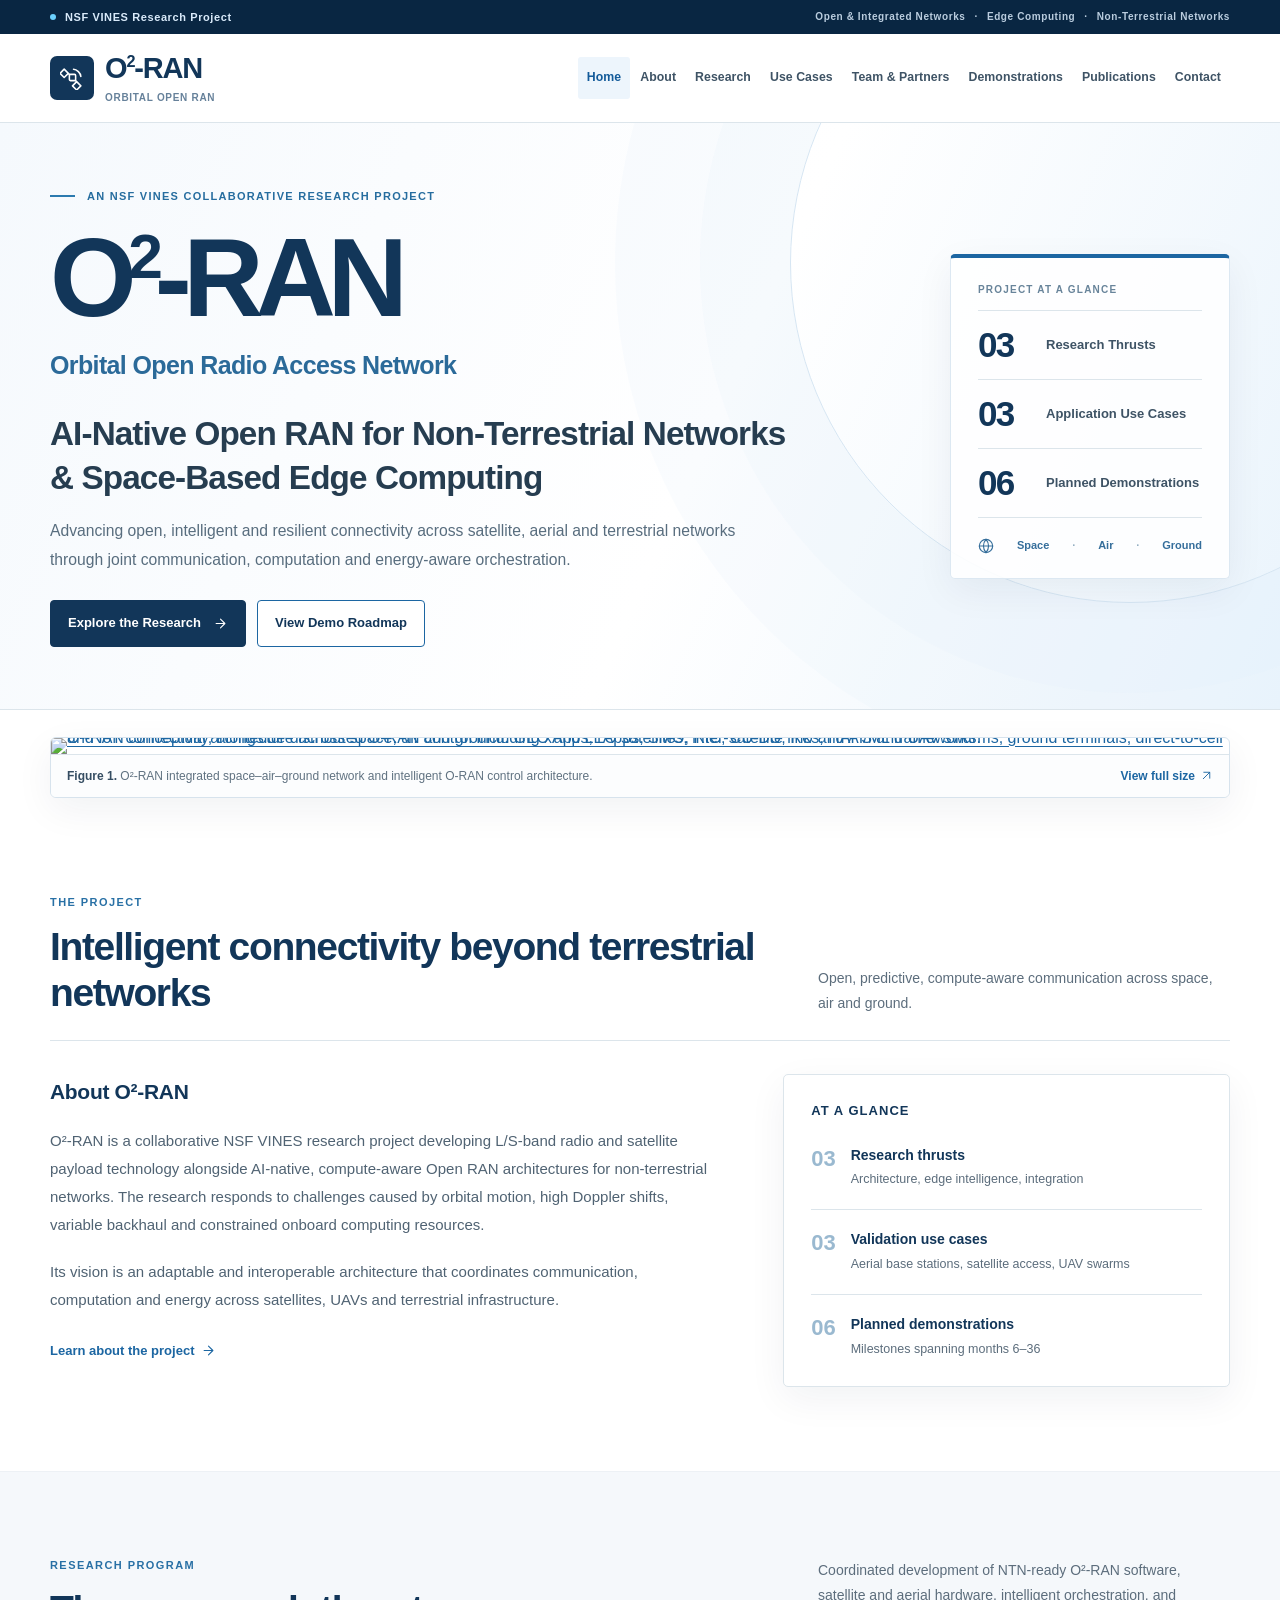
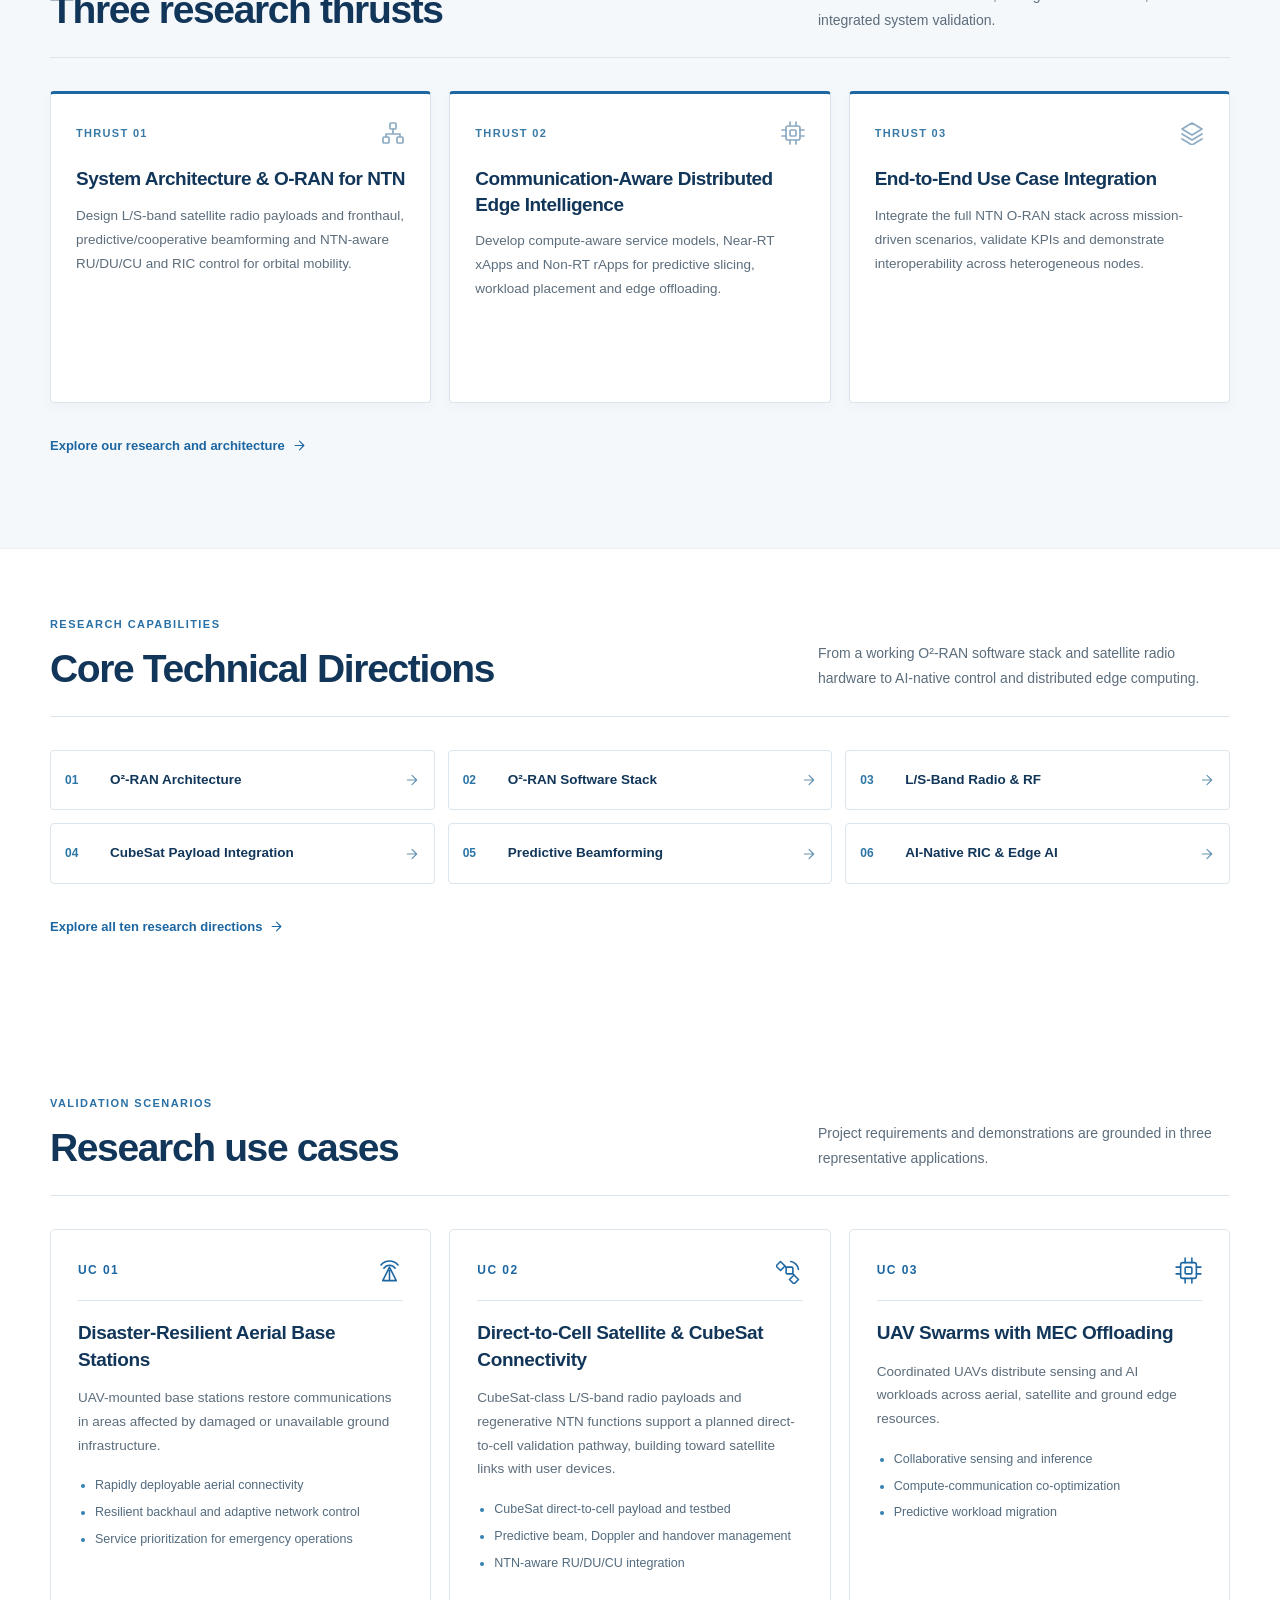
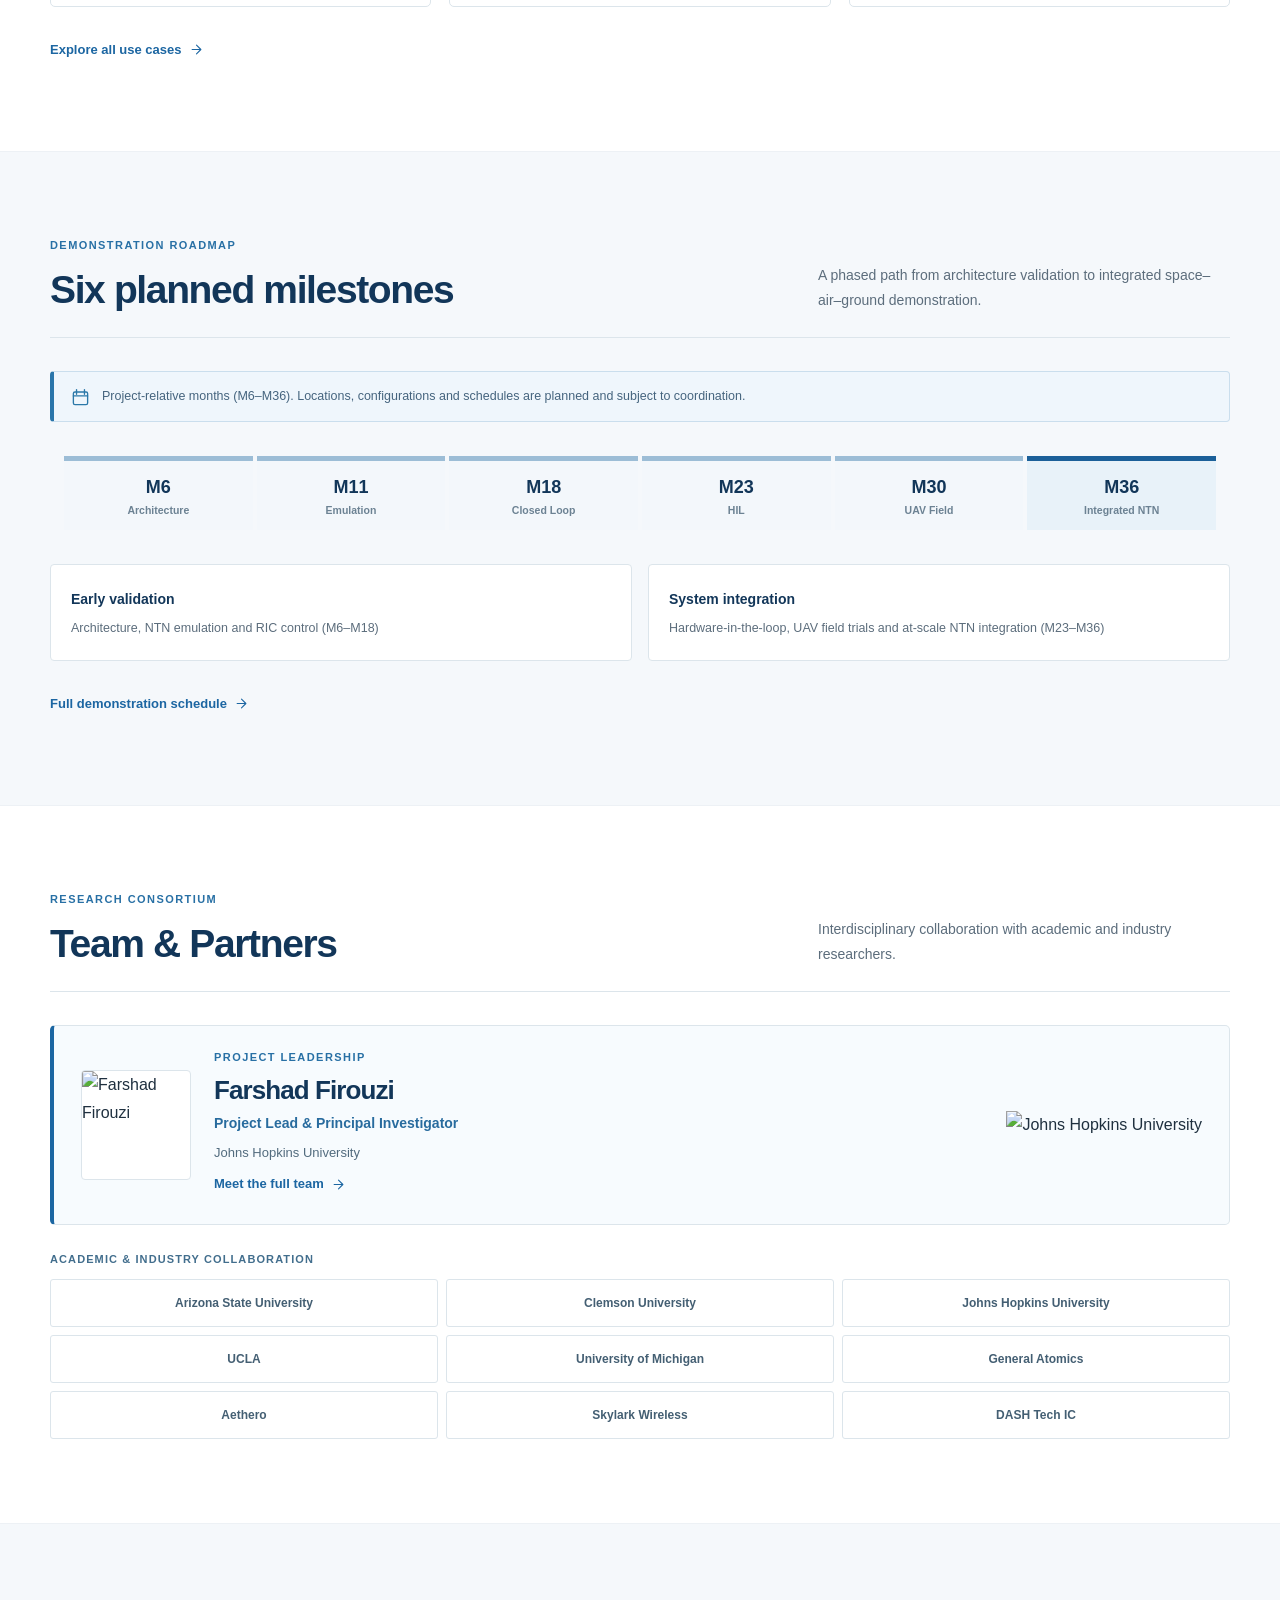
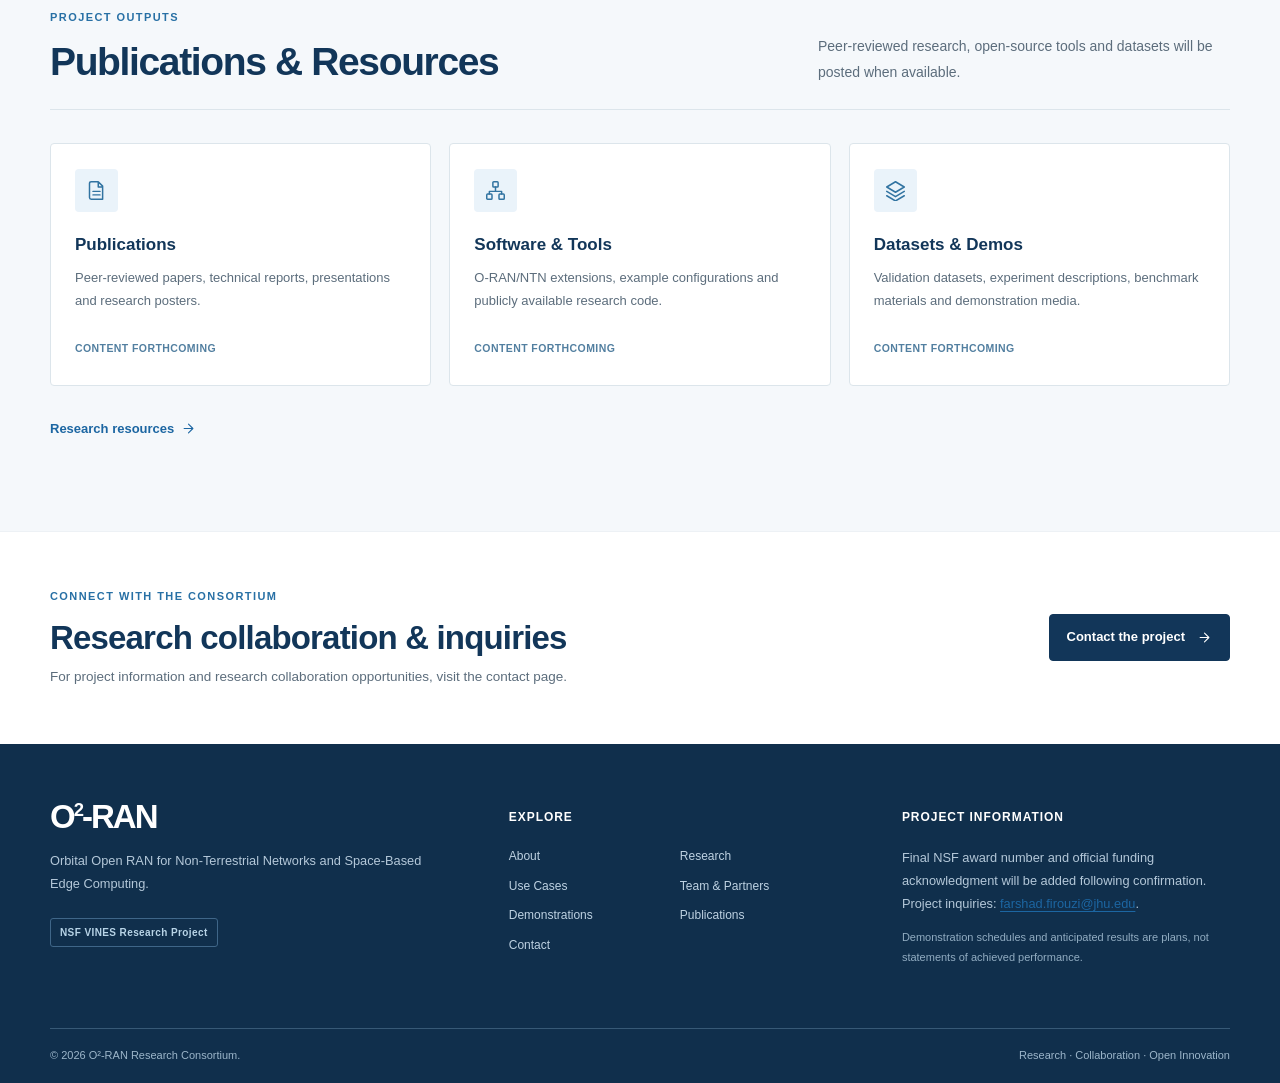
==== index.html @ eacd37fa "Initial O2-RAN website" ====
<!doctype html><html lang="en"><head><meta charset="utf-8"/><meta name="viewport" content="width=device-width,initial-scale=1"/>
<meta name="theme-color" content="#123659"/><meta name="description" content="O²-RAN NSF VINES academic research consortium: NTN-aware O-RAN architecture, distributed edge intelligence and 36-month demonstration roadmap."/><title>Orbital Open RAN Research Consortium | O²-RAN</title>
<link rel="icon" type="image/svg+xml" href="assets/favicon.svg"/><link rel="stylesheet" href="styles.css"/>
<link rel="stylesheet" href="site-pages.css"/>
<script src="script.js" defer></script></head><body><a class="skip-link" href="#main">Skip to main content</a><svg aria-hidden="true" class="svg-definitions" height="0" width="0" xmlns="http://www.w3.org/2000/svg">
<symbol id="i-arrow" viewbox="0 0 24 24"><path d="M5 12h14m-7-7 7 7-7 7"></path></symbol>
<symbol id="i-arrow-up" viewbox="0 0 24 24"><path d="M6 18 18 6M7 6h11v11"></path></symbol>
<symbol id="i-satellite" viewbox="0 0 24 24"><rect height="6" rx="1" width="6" x="9" y="9"></rect><path d="m9 9-3-3m9 9 3 3M4 4l4 4-4 4-4-4zM16 16l4 4-4 4-4-4zM13 4c3 0 7 4 7 7"></path></symbol>
<symbol id="i-network" viewbox="0 0 24 24"><rect height="6" rx="1" width="6" x="9" y="2"></rect><rect height="6" rx="1" width="6" x="2" y="16"></rect><rect height="6" rx="1" width="6" x="16" y="16"></rect><path d="M12 8v4M5 16v-3h14v3"></path></symbol>
<symbol id="i-cpu" viewbox="0 0 24 24"><rect height="14" rx="2" width="14" x="5" y="5"></rect><rect height="6" rx="1" width="6" x="9" y="9"></rect><path d="M9 1v4m6-4v4M9 19v4m6-4v4M1 9h4m-4 6h4m14-6h4m-4 6h4"></path></symbol>
<symbol id="i-radio" viewbox="0 0 24 24"><path d="M12 21v-9m-6 9h12L12 9 6 21Zm-1.5-14a10 10 0 0 1 15 0M7 10a6 6 0 0 1 10 0"></path></symbol>
<symbol id="i-layers" viewbox="0 0 24 24"><path d="m12 2 10 6-10 6L2 8l10-6Zm-10 11 10 6 10-6M2 18l10 6 10-6"></path></symbol>
<symbol id="i-calendar" viewbox="0 0 24 24"><rect height="16" rx="2" width="18" x="3" y="5"></rect><path d="M7 2v6M17 2v6M3 10h18"></path></symbol>
<symbol id="i-location" viewbox="0 0 24 24"><path d="M20 10c0 6-8 12-8 12S4 16 4 10a8 8 0 1 1 16 0Z"></path><circle cx="12" cy="10" r="2.5"></circle></symbol>
<symbol id="i-file" viewbox="0 0 24 24"><path d="M6 2h8l5 5v15H6a2 2 0 0 1-2-2V4a2 2 0 0 1 2-2Zm8 0v6h5M8 13h8M8 17h8"></path></symbol>
<symbol id="i-globe" viewbox="0 0 24 24"><circle cx="12" cy="12" r="10"></circle><path d="M2 12h20M12 2a15 15 0 0 1 0 20 15 15 0 0 1 0-20"></path></symbol>
</svg>
<div class="utility-bar"><div class="container utility-inner"><span><span class="utility-dot"></span> NSF VINES Research Project</span><span class="utility-right">Open &amp; Integrated Networks <span aria-hidden="true">·</span> Edge Computing <span aria-hidden="true">·</span> Non-Terrestrial Networks</span></div></div>
<header class="site-header" id="top"><div class="container header-inner">
  <a class="brand" href="index.html" aria-label="O squared RAN home"><span class="brand-emblem" aria-hidden="true"><svg class="icon"><use href="#i-satellite"/></svg></span><span class="brand-copy"><strong>O<sup>2</sup>-RAN</strong><span>Orbital Open RAN</span></span></a>
  <button class="mobile-menu-toggle" type="button" aria-expanded="false" aria-controls="site-navigation" aria-label="Open navigation menu"><span></span><span></span><span></span></button>
  <nav class="site-nav" id="site-navigation" aria-label="Main navigation"><a class="nav-link active" aria-current="page" href="index.html">Home</a><a class="nav-link"  href="about.html">About</a><a class="nav-link"  href="research.html">Research</a><a class="nav-link"  href="use-cases.html">Use Cases</a><a class="nav-link"  href="team.html">Team &amp; Partners</a><a class="nav-link"  href="demonstrations.html">Demonstrations</a><a class="nav-link"  href="publications.html">Publications</a><a class="nav-link"  href="contact.html">Contact</a></nav>
</div></header><main id="main"><section class="hero section-anchor" id="home">
<div class="hero-grid container">
<div class="hero-content">
<div class="eyebrow"><span class="eyebrow-line"></span> An NSF VINES Collaborative Research Project</div>
<h1>O<sup>2</sup>-RAN</h1>
<p class="hero-subtitle">Orbital Open Radio Access Network</p>
<h2>AI-Native Open RAN for Non-Terrestrial Networks &amp; Space-Based Edge Computing</h2>
<p class="hero-description">Advancing open, intelligent and resilient connectivity across satellite, aerial and terrestrial networks through joint communication, computation and energy-aware orchestration.</p>
<div class="hero-actions">
<a class="btn btn-primary" href="research.html">Explore the Research <svg class="icon"><use href="#i-arrow"></use></svg></a>
<a class="btn btn-outline" href="demonstrations.html">View Demo Roadmap</a>
</div>
</div>
<aside aria-label="Project at a glance" class="hero-sidebar">
<div class="sidebar-title">PROJECT AT A GLANCE</div>
<div class="hero-stat"><strong>03</strong><span>Research Thrusts</span></div>
<div class="hero-stat"><strong>03</strong><span>Application Use Cases</span></div>
<div class="hero-stat"><strong>06</strong><span>Planned Demonstrations</span></div>
<div class="sidebar-bottom"><svg class="icon"><use href="#i-globe"></use></svg> Space <span>·</span> Air <span>·</span> Ground</div>
</aside>
</div>
</section>
<section aria-label="O squared RAN integrated space air ground network and control architecture" class="visual-section">
<div class="container">
<figure class="visual-figure">
<a aria-label="Open full-resolution space air ground network illustration" href="assets/o2ran-integrated-architecture-homepage.png" rel="noopener" target="_blank">
<img alt="O²-RAN conceptual architecture across space, air and ground: GEO and LEO satellites, inter-satellite links, HAPS and UAV swarms, ground terminals, direct-to-cell and IoT connectivity, alongside distributed O-RAN control including xApps, rApps, SMO, RIC, CU-DU, RU and AI/ML frameworks." fetchpriority="high" src="assets/o2ran-integrated-architecture-homepage.png"/>
</a>
<figcaption><span><strong>Figure 1.</strong> O²-RAN integrated space–air–ground network and intelligent O-RAN control architecture.</span><a href="assets/o2ran-integrated-architecture-homepage.png" rel="noopener" target="_blank">View full size <svg class="icon"><use href="#i-arrow-up"></use></svg></a></figcaption>
</figure>
</div>
</section>
<section class="section" id="overview"><div class="container"><div class="section-heading"><div><span class="section-kicker">THE PROJECT</span><h2>Intelligent connectivity beyond terrestrial networks</h2></div><p>Open, predictive, compute-aware communication across space, air and ground.</p></div>
<div class="about-layout"><div class="prose"><h3>About O²-RAN</h3><p>O²-RAN is a collaborative NSF VINES research project developing L/S-band radio and satellite payload technology alongside AI-native, compute-aware Open RAN architectures for non-terrestrial networks. The research responds to challenges caused by orbital motion, high Doppler shifts, variable backhaul and constrained onboard computing resources.</p><p>Its vision is an adaptable and interoperable architecture that coordinates communication, computation and energy across satellites, UAVs and terrestrial infrastructure.</p><a class="text-link" href="about.html">Learn about the project <svg class="icon"><use href="#i-arrow"/></svg></a></div>
<aside class="focus-panel"><div class="focus-title">At a glance</div><div class="focus-item"><span class="focus-num">03</span><div><strong>Research thrusts</strong><small>Architecture, edge intelligence, integration</small></div></div><div class="focus-item"><span class="focus-num">03</span><div><strong>Validation use cases</strong><small>Aerial base stations, satellite access, UAV swarms</small></div></div><div class="focus-item"><span class="focus-num">06</span><div><strong>Planned demonstrations</strong><small>Milestones spanning months 6–36</small></div></div></aside></div></div></section>
<section class="section section-soft"><div class="container"><div class="section-heading"><div><span class="section-kicker">RESEARCH PROGRAM</span><h2>Three research thrusts</h2></div><p>Coordinated development of NTN-ready O²-RAN software, satellite and aerial hardware, intelligent orchestration, and integrated system validation.</p></div><div class="card-grid three-col">
<article class="research-card" id="thrust-1"><div class="card-overline">THRUST 01 <svg class="icon"><use href="#i-network"></use></svg></div><h3>System Architecture &amp; O-RAN for NTN</h3><p>Design L/S-band satellite radio payloads and fronthaul, predictive/cooperative beamforming and NTN-aware RU/DU/CU and RIC control for orbital mobility.</p></article>
<article class="research-card" id="thrust-2"><div class="card-overline">THRUST 02 <svg class="icon"><use href="#i-cpu"></use></svg></div><h3>Communication-Aware Distributed Edge Intelligence</h3><p>Develop compute-aware service models, Near-RT xApps and Non-RT rApps for predictive slicing, workload placement and edge offloading.</p></article>
<article class="research-card" id="thrust-3"><div class="card-overline">THRUST 03 <svg class="icon"><use href="#i-layers"></use></svg></div><h3>End-to-End Use Case Integration</h3><p>Integrate the full NTN O-RAN stack across mission-driven scenarios, validate KPIs and demonstrate interoperability across heterogeneous nodes.</p></article>
</div><div class="section-action"><a class="text-link" href="research.html">Explore our research and architecture <svg class="icon"><use href="#i-arrow"/></svg></a></div></div></section>
<section class="section home-core-section" aria-labelledby="home-core-heading"><div class="container">
<div class="section-heading"><div><span class="section-kicker">RESEARCH CAPABILITIES</span><h2 id="home-core-heading">Core Technical Directions</h2></div><p>From a working O²-RAN software stack and satellite radio hardware to AI-native control and distributed edge computing.</p></div>
<div class="home-core-grid"><a class="home-core-card" href="research.html#direction-01"><span>01</span><strong>O²-RAN Architecture</strong><svg class="icon" aria-hidden="true"><use href="#i-arrow"></use></svg></a><a class="home-core-card" href="research.html#direction-02"><span>02</span><strong>O²-RAN Software Stack</strong><svg class="icon" aria-hidden="true"><use href="#i-arrow"></use></svg></a><a class="home-core-card" href="research.html#direction-03"><span>03</span><strong>L/S-Band Radio &amp; RF</strong><svg class="icon" aria-hidden="true"><use href="#i-arrow"></use></svg></a><a class="home-core-card" href="research.html#direction-04"><span>04</span><strong>CubeSat Payload Integration</strong><svg class="icon" aria-hidden="true"><use href="#i-arrow"></use></svg></a><a class="home-core-card" href="research.html#direction-05"><span>05</span><strong>Predictive Beamforming</strong><svg class="icon" aria-hidden="true"><use href="#i-arrow"></use></svg></a><a class="home-core-card" href="research.html#direction-06"><span>06</span><strong>AI-Native RIC &amp; Edge AI</strong><svg class="icon" aria-hidden="true"><use href="#i-arrow"></use></svg></a></div><div class="section-action"><a class="text-link" href="research.html#core-directions">Explore all ten research directions <svg class="icon"><use href="#i-arrow"/></svg></a></div>
</div></section>
<section class="section"><div class="container"><div class="section-heading"><div><span class="section-kicker">VALIDATION SCENARIOS</span><h2>Research use cases</h2></div><p>Project requirements and demonstrations are grounded in three representative applications.</p></div><div class="card-grid three-col">
<article class="use-card"><div class="use-heading"><span class="use-number">UC 01</span><svg class="icon"><use href="#i-radio"></use></svg></div><h3>Disaster-Resilient Aerial Base Stations</h3><p>UAV-mounted base stations restore communications in areas affected by damaged or unavailable ground infrastructure.</p><ul class="tick-list"><li>Rapidly deployable aerial connectivity</li><li>Resilient backhaul and adaptive network control</li><li>Service prioritization for emergency operations</li></ul></article>
<article class="use-card"><div class="use-heading"><span class="use-number">UC 02</span><svg class="icon"><use href="#i-satellite"></use></svg></div><h3>Direct-to-Cell Satellite &amp; CubeSat Connectivity</h3><p>CubeSat-class L/S-band radio payloads and regenerative NTN functions support a planned direct-to-cell validation pathway, building toward satellite links with user devices.</p><ul class="tick-list"><li>CubeSat direct-to-cell payload and testbed</li><li>Predictive beam, Doppler and handover management</li><li>NTN-aware RU/DU/CU integration</li></ul></article>
<article class="use-card"><div class="use-heading"><span class="use-number">UC 03</span><svg class="icon"><use href="#i-cpu"></use></svg></div><h3>UAV Swarms with MEC Offloading</h3><p>Coordinated UAVs distribute sensing and AI workloads across aerial, satellite and ground edge resources.</p><ul class="tick-list"><li>Collaborative sensing and inference</li><li>Compute-communication co-optimization</li><li>Predictive workload migration</li></ul></article>
</div><div class="section-action"><a class="text-link" href="use-cases.html">Explore all use cases <svg class="icon"><use href="#i-arrow"/></svg></a></div></div></section>
<section class="section section-soft"><div class="container"><div class="section-heading"><div><span class="section-kicker">DEMONSTRATION ROADMAP</span><h2>Six planned milestones</h2></div><p>A phased path from architecture validation to integrated space–air–ground demonstration.</p></div><div class="demo-notice"><svg class="icon"><use href="#i-calendar"/></svg>Project-relative months (M6–M36). Locations, configurations and schedules are planned and subject to coordination.</div><div aria-label="Demonstration months" class="demo-month-track">
<div><span>M6</span><strong>Architecture</strong></div><div><span>M11</span><strong>Emulation</strong></div><div><span>M18</span><strong>Closed Loop</strong></div><div><span>M23</span><strong>HIL</strong></div><div><span>M30</span><strong>UAV Field</strong></div><div><span>M36</span><strong>Integrated NTN</strong></div>
</div><div class="demo-teasers"><div><b>Early validation</b><p>Architecture, NTN emulation and RIC control (M6–M18)</p></div><div><b>System integration</b><p>Hardware-in-the-loop, UAV field trials and at-scale NTN integration (M23–M36)</p></div></div><div class="section-action"><a class="text-link" href="demonstrations.html">Full demonstration schedule <svg class="icon"><use href="#i-arrow"/></svg></a></div></div></section>
<section class="section"><div class="container"><div class="section-heading"><div><span class="section-kicker">RESEARCH CONSORTIUM</span><h2>Team &amp; Partners</h2></div><p>Interdisciplinary collaboration with academic and industry researchers.</p></div><div class="home-lead"><img src="assets/team/firouzi.png" alt="Farshad Firouzi" loading="lazy"/><div><span class="section-kicker">PROJECT LEADERSHIP</span><h3>Farshad Firouzi</h3><strong>Project Lead &amp; Principal Investigator</strong><p>Johns Hopkins University</p><a class="text-link" href="team.html">Meet the full team <svg class="icon"><use href="#i-arrow"/></svg></a></div><img class="home-lead-logo" src="assets/team/jhu.png" alt="Johns Hopkins University" loading="lazy"/></div>
<div class="home-partners"><p>Academic &amp; industry collaboration</p><div class="home-partner-names"><span>Arizona State University</span><span>Clemson University</span><span>Johns Hopkins University</span><span>UCLA</span><span>University of Michigan</span><span>General Atomics</span><span>Aethero</span><span>Skylark Wireless</span><span>DASH Tech IC</span></div></div></div></section>
<section class="section section-soft"><div class="container"><div class="section-heading"><div><span class="section-kicker">PROJECT OUTPUTS</span><h2>Publications &amp; Resources</h2></div><p>Peer-reviewed research, open-source tools and datasets will be posted when available.</p></div><div class="card-grid three-col outputs-grid">
<article><div class="output-icon"><svg class="icon"><use href="#i-file"></use></svg></div><h3>Publications</h3><p>Peer-reviewed papers, technical reports, presentations and research posters.</p><span class="coming-label">Content forthcoming</span></article>
<article><div class="output-icon"><svg class="icon"><use href="#i-network"></use></svg></div><h3>Software &amp; Tools</h3><p>O-RAN/NTN extensions, example configurations and publicly available research code.</p><span class="coming-label">Content forthcoming</span></article>
<article><div class="output-icon"><svg class="icon"><use href="#i-layers"></use></svg></div><h3>Datasets &amp; Demos</h3><p>Validation datasets, experiment descriptions, benchmark materials and demonstration media.</p><span class="coming-label">Content forthcoming</span></article>
</div><div class="section-action"><a class="text-link" href="publications.html">Research resources <svg class="icon"><use href="#i-arrow"/></svg></a></div></div></section>
<section class="section compact-contact"><div class="container"><div class="compact-contact-row"><div><span class="section-kicker">CONNECT WITH THE CONSORTIUM</span><h2>Research collaboration &amp; inquiries</h2><p>For project information and research collaboration opportunities, visit the contact page.</p></div><a class="btn btn-primary" href="contact.html">Contact the project <svg class="icon"><use href="#i-arrow"/></svg></a></div></div></section>
</main><footer class="footer"><div class="container footer-grid">
<div><a href="index.html" class="footer-brand">O<sup>2</sup>-RAN</a><p>Orbital Open RAN for Non-Terrestrial Networks and Space-Based Edge Computing.</p><span class="footer-funding">NSF VINES Research Project</span></div>
<div><h3>Explore</h3><div class="footer-links"><a href="about.html">About</a><a href="research.html">Research</a><a href="use-cases.html">Use Cases</a><a href="team.html">Team & Partners</a><a href="demonstrations.html">Demonstrations</a><a href="publications.html">Publications</a><a href="contact.html">Contact</a></div></div>
<div><h3>Project Information</h3><p>Final NSF award number and official funding acknowledgment will be added following confirmation. Project inquiries: <a href="mailto:farshad.firouzi@jhu.edu">farshad.firouzi@jhu.edu</a>.</p><p class="footer-small">Demonstration schedules and anticipated results are plans, not statements of achieved performance.</p></div>
</div><div class="container footer-bottom"><span>© <span id="copyright-year">2026</span> O²-RAN Research Consortium.</span><span>Research · Collaboration · Open Innovation</span></div></footer></body></html>
---- styles.css ----
/* O²-RAN — Academic research website
   Plain HTML/CSS/JS. No third-party UI dependencies or sliders. */
:root{
  --navy:#123659;
  --navy-dark:#092642;
  --blue:#1c66a2;
  --blue-medium:#2c7aaf;
  --blue-soft:#eaf3fa;
  --light:#f5f8fb;
  --white:#fff;
  --ink:#1f303f;
  --muted:#5c6d7c;
  --line:#dce5eb;
  --shadow:0 12px 38px rgba(14,42,69,.06);
  --radius:8px;
}
*,*::before,*::after{box-sizing:border-box}
html{scroll-behavior:smooth;scroll-padding-top:94px}
body{margin:0;color:var(--ink);background:#fff;font:16px/1.72 -apple-system,BlinkMacSystemFont,"Segoe UI",Roboto,Arial,sans-serif;-webkit-font-smoothing:antialiased}
img{max-width:100%;height:auto}
a{color:var(--blue);text-underline-offset:3px}
a:hover{color:var(--navy-dark)}
button{font:inherit}
:focus-visible{outline:3px solid #6eb8f2;outline-offset:3px}
.container{width:min(1180px,calc(100% - 56px));margin-inline:auto}
.icon{width:19px;height:19px;fill:none;stroke:currentColor;stroke-width:1.7;stroke-linecap:round;stroke-linejoin:round;flex-shrink:0}
sup{line-height:0;font-size:.56em;vertical-align:super}
.svg-definitions{position:absolute;overflow:hidden;pointer-events:none}
.skip-link{position:absolute;top:-60px;left:15px;z-index:1000;padding:10px 14px;background:#fff;color:var(--navy);border:2px solid var(--navy)}
.skip-link:focus{top:14px}
.utility-bar{background:var(--navy-dark);color:#d9eafa;font-size:11px;font-weight:600;letter-spacing:.055em}
.utility-inner{min-height:34px;display:flex;justify-content:space-between;align-items:center;gap:20px}
.utility-inner>span{display:inline-flex;align-items:center;gap:9px}
.utility-dot{width:6px;height:6px;background:#6bd1ff;border-radius:50%;display:inline-block}
.utility-right{font-size:10px;opacity:.85}
.site-header{position:sticky;top:0;z-index:30;background:rgba(255,255,255,.97);backdrop-filter:blur(8px);border-bottom:1px solid var(--line)}
.header-inner{min-height:88px;display:flex;justify-content:space-between;align-items:center;gap:20px}
.brand{text-decoration:none;color:var(--navy)!important;display:flex;align-items:center;gap:11px;min-width:204px}
.brand-emblem{background:var(--navy);border-radius:7px;width:44px;height:44px;color:#fff;display:grid;place-items:center}
.brand-emblem .icon{height:25px;width:25px;stroke-width:1.5}
.brand-copy{display:flex;flex-direction:column;line-height:1.1}
.brand-copy strong{letter-spacing:-.04em;font-size:29px;font-weight:800}
.brand-copy>span{font-size:10px;letter-spacing:.07em;text-transform:uppercase;color:#66819a;font-weight:700;margin-top:7px}
.site-nav{display:flex;align-items:center;gap:1px;justify-content:flex-end}
.nav-link{white-space:nowrap;text-decoration:none;color:#3e5365;font-size:12.3px;letter-spacing:.005em;font-weight:650;padding:10px 9px;border-radius:3px;transition:color .2s,background .2s}
.nav-link:hover,.nav-link.active{color:#135b9a;background:#edf5fc}
.mobile-menu-toggle{display:none}
.section-anchor{scroll-margin-top:90px}
.hero{background:linear-gradient(114deg,#f5f9fd 0%,#fff 55%,#eaf4fc 100%);border-bottom:1px solid var(--line);padding:64px 0 62px;position:relative;overflow:hidden}
.hero::after{content:"";pointer-events:none;position:absolute;right:-190px;top:-200px;width:680px;height:680px;border:1px solid #d6e6f3;border-radius:50%;box-shadow:0 0 0 90px rgba(221,235,248,.15),0 0 0 175px rgba(221,235,248,.15)}
.hero-grid{display:grid;grid-template-columns:minmax(0,1fr) 280px;gap:70px;align-items:center;position:relative;z-index:1}
.eyebrow{display:flex;align-items:center;gap:12px;color:#266d9f;letter-spacing:.115em;font-size:11px;font-weight:800;text-transform:uppercase;margin-bottom:19px}
.eyebrow-line{width:25px;height:2px;background:var(--blue-medium)}
.hero h1{font-size:clamp(72px,8.7vw,122px);line-height:.95;color:var(--navy);font-weight:800;letter-spacing:-.075em;margin:0 0 13px}
.hero-subtitle{color:#2b6a99;font-size:clamp(18px,2.2vw,25px);font-weight:650;margin:0 0 25px;letter-spacing:-.025em}
.hero h2{max-width:740px;font-size:clamp(22px,2.6vw,34px);line-height:1.33;color:#263d50;font-weight:700;letter-spacing:-.027em;margin:0 0 16px}
.hero-description{max-width:740px;color:#586d7e;font-size:15.7px;line-height:1.85;margin:0 0 26px}
.hero-actions{display:flex;align-items:center;gap:11px;flex-wrap:wrap}
.btn{display:inline-flex;align-items:center;justify-content:center;gap:12px;text-decoration:none;border-radius:4px;padding:11px 17px;font-size:13px;font-weight:700;border:1px solid var(--blue);min-height:44px;transition:transform .2s,background .2s,color .2s}
.btn .icon{width:15px;height:15px}
.btn:hover{transform:translateY(-1px)}
.btn-primary{background:var(--navy);border-color:var(--navy);color:#fff}
.btn-primary:hover{background:#215d91;color:#fff}
.btn-outline{color:var(--navy);background:#fff}
.btn-outline:hover{background:#eff6fc;color:var(--navy)}
.hero-sidebar{background:rgba(255,255,255,.88);border:1px solid #dce8f2;border-top:4px solid var(--blue);border-radius:5px;padding:23px 27px;box-shadow:var(--shadow)}
.sidebar-title{font-size:10px;font-weight:800;letter-spacing:.12em;color:#68849a;padding-bottom:12px;border-bottom:1px solid var(--line)}
.hero-stat{padding:13px 0;display:flex;align-items:center;gap:17px;border-bottom:1px solid var(--line)}
.hero-stat strong{font-size:35px;line-height:1.2;color:var(--navy);font-weight:800;letter-spacing:-.05em;min-width:51px}
.hero-stat span{color:#3e5365;font-size:13px;font-weight:650;line-height:1.4}
.sidebar-bottom{color:#356e9b;font-size:11px;font-weight:700;display:flex;align-items:center;justify-content:space-between;gap:4px;padding-top:18px}
.sidebar-bottom .icon{width:16px;height:16px}
.sidebar-bottom span{color:#94afc2}
.visual-section{padding:27px 0 11px;background:#fff}
.visual-figure,.architecture-figure{margin:0;border:1px solid #d7e3ed;border-radius:6px;overflow:hidden;background:#fff;box-shadow:var(--shadow)}
.visual-figure>a,.architecture-figure>a{display:block;line-height:0}
.visual-figure img,.architecture-figure img{width:100%;display:block;object-fit:contain}
.visual-figure figcaption,.architecture-figure figcaption{border-top:1px solid var(--line);display:flex;justify-content:space-between;gap:12px;align-items:center;padding:11px 16px;color:#607281;font-size:12px;background:#fcfdfe}
figure figcaption strong{color:#354d62}
figure figcaption a{display:inline-flex;align-items:center;gap:5px;font-weight:700;white-space:nowrap;text-decoration:none}
figure figcaption .icon{width:13px;height:13px}
.section{padding:84px 0}
.section-soft{background:var(--light);border-top:1px solid #edf1f5;border-bottom:1px solid #edf1f5}
.section-heading{display:flex;justify-content:space-between;gap:36px;align-items:flex-end;border-bottom:1px solid var(--line);padding-bottom:24px;margin-bottom:33px}
.section-kicker{display:block;color:#2870a5;text-transform:uppercase;letter-spacing:.13em;font-size:11px;font-weight:800;margin-bottom:12px}
.section-heading h2,.contact-grid h2{margin:0;font-size:clamp(29px,3.1vw,39px);line-height:1.18;font-weight:750;letter-spacing:-.035em;color:var(--navy)}
.section-heading>p{margin:0;max-width:412px;font-size:14px;line-height:1.8;color:var(--muted)}
.about-layout{display:grid;grid-template-columns:1.5fr 1fr;gap:63px}
.prose h3{font-size:21px;line-height:1.35;margin:4px 0 20px;color:var(--navy);font-weight:720;letter-spacing:-.015em}
.prose p{margin:0 0 19px;color:#506373;font-size:15px;line-height:1.87}
.prose p strong{color:#213f58}
.focus-panel{align-self:start;border:1px solid #dce5eb;background:#fff;border-radius:5px;box-shadow:var(--shadow);padding:25px 27px}
.focus-title{font-size:13px;font-weight:800;color:var(--navy);text-transform:uppercase;letter-spacing:.08em;margin-bottom:3px}
.focus-item{display:flex;align-items:flex-start;gap:15px;padding:20px 0;border-bottom:1px solid var(--line)}
.focus-item:last-child{border-bottom:0;padding-bottom:2px}
.focus-num{color:#9ab9d0;font-size:22px;font-weight:800;line-height:1.2}
.focus-item strong{display:block;color:var(--navy);font-size:14px;line-height:1.35;margin-bottom:5px}
.focus-item small{color:var(--muted);font-size:12.5px;line-height:1.6;display:block}
.card-grid{display:grid;gap:18px}
.three-col{grid-template-columns:repeat(3,minmax(0,1fr))}
.research-card{background:#fff;border:1px solid var(--line);border-top:3px solid var(--blue);padding:27px 25px 22px;display:flex;flex-direction:column;min-height:312px;border-radius:4px;box-shadow:0 4px 14px rgba(15,54,88,.035)}
.card-overline{display:flex;justify-content:space-between;align-items:center;color:#3979a6;font-size:11px;letter-spacing:.12em;font-weight:800;margin-bottom:21px}
.card-overline .icon{color:#8dabc2;width:24px;height:24px}
.research-card h3{font-size:19px;line-height:1.35;letter-spacing:-.025em;color:var(--navy);margin:0 0 12px}
.research-card p{color:var(--muted);font-size:13.5px;line-height:1.77;margin:0 0 26px}
.card-foot{margin-top:auto;border-top:1px solid var(--line);padding-top:15px;display:flex;flex-direction:column;gap:3px}
.card-foot span{font-size:10px;color:#758c9e;text-transform:uppercase;letter-spacing:.09em;font-weight:700}
.card-foot strong{color:#375874;font-size:12.5px;line-height:1.35}
.subsection-heading{margin:60px 0 22px}
.subsection-heading h3{font-size:24px;margin:0 0 7px;color:var(--navy);line-height:1.3;letter-spacing:-.02em}
.subsection-heading p{font-size:13.5px;color:var(--muted);margin:0}
.architecture-figure img{width:100%;background:#fff}
.use-card{border:1px solid var(--line);border-radius:5px;padding:27px 27px 26px;background:#fff;min-height:324px}
.use-heading{display:flex;align-items:center;justify-content:space-between;border-bottom:1px solid var(--line);padding-bottom:16px;margin-bottom:19px;color:var(--blue)}
.use-heading .icon{width:27px;height:27px;stroke-width:1.4}
.use-number{font-size:12px;letter-spacing:.12em;font-weight:800}
.use-card h3{font-size:19px;line-height:1.4;color:var(--navy);letter-spacing:-.02em;margin:0 0 13px}
.use-card p{font-size:13.5px;color:var(--muted);line-height:1.75;margin:0 0 18px}
.tick-list{padding-left:17px;margin:0;color:#526b7f;font-size:12.5px;line-height:1.75}
.tick-list li::marker{color:#3380b2}
.tick-list li{margin:0 0 5px}
.team-subheading{display:flex;justify-content:space-between;align-items:baseline;border-bottom:1px solid var(--line);padding-bottom:12px;margin-bottom:19px;gap:12px}
.team-subheading h3{margin:0;color:var(--navy);font-size:21px;letter-spacing:-.022em}
.team-subheading>span{font-size:12px;color:var(--muted)}
.team-subheading-spaced{margin-top:51px}
.people-grid{display:grid;grid-template-columns:repeat(2,minmax(0,1fr));gap:13px}
.person{display:flex;align-items:flex-start;gap:17px;background:#fff;border:1px solid var(--line);padding:19px 20px;min-height:137px;border-radius:4px}
.person-lead{grid-column:1/-1;background:#f0f7fc;border-color:#c7dceb;border-left:4px solid #2b73a5;min-height:124px}
.person-initials{width:49px;height:49px;border:1px solid #c7dceb;border-radius:50%;display:grid;place-items:center;background:#eaf3fa;color:var(--navy);font-weight:750;font-size:14px;flex-shrink:0}
.person-lead .person-initials{background:var(--navy);color:#fff;border-color:var(--navy)}
.person-role{display:block;font-size:10px;font-weight:750;color:#347ca9;letter-spacing:.032em;line-height:1.45;margin-bottom:5px}
.person h4{font-size:17px;line-height:1.28;color:var(--navy);margin:0 0 4px}
.person p{font-size:12.5px;color:#50677a;font-weight:700;margin:0}
.person small{display:block;font-size:12px;color:#758597;line-height:1.48;margin-top:7px}
.source-note,.figure-credit{color:#708293;font-size:11.5px;line-height:1.7;margin:11px 0 0}
.orgchart{border:1px solid var(--line);border-radius:5px;background:#fff;padding:27px 25px 29px;overflow:hidden}
.org-root{background:var(--navy);border-radius:4px;color:#fff;width:min(410px,100%);margin:0 auto;display:flex;flex-direction:column;align-items:center;padding:17px 12px;text-align:center}
.org-label{font-size:10px;letter-spacing:.14em;color:#b9d9ee;font-weight:750;margin-bottom:6px}
.org-root strong{font-size:19px;line-height:1.2}
.org-root small{font-size:11px;line-height:1.5;color:#dfecf6;margin-top:4px}
.org-connector{height:37px;width:1px;background:#9fbed6;margin:0 auto;position:relative}
.org-connector::after{content:"";position:absolute;width:calc(min(100vw - 125px, 870px));height:1px;left:50%;transform:translateX(-50%);bottom:0;background:#9fbed6}
.org-columns{display:grid;grid-template-columns:repeat(4,minmax(0,1fr));gap:13px}
.org-unit{position:relative;border:1px solid #d6e2eb;border-radius:4px;min-width:0;overflow:visible}
.org-unit::before{content:"";height:13px;width:1px;background:#9fbed6;position:absolute;left:50%;top:-13px}
.org-unit-head{background:#e7f0f8;border-bottom:1px solid #d5e4ef;color:var(--navy);font-weight:760;text-align:center;padding:15px 8px;line-height:1.45;min-height:63px;font-size:12.5px;display:flex;justify-content:center;align-items:center}
.org-unit-body{padding:17px 14px;display:flex;flex-direction:column;gap:2px;align-items:flex-start}
.org-unit-body strong{color:#24465f;font-size:12px;line-height:1.4;margin-top:8px}
.org-unit-body strong:first-child{margin-top:0}
.org-unit-body span{font-size:11px;color:#657d8d;line-height:1.4}
.org-unit-body p{font-size:11.5px;color:#637d8e;line-height:1.5;margin:10px 0 0}
.institutions-grid{display:grid;grid-template-columns:repeat(5,minmax(0,1fr));gap:10px}
.institutions-grid>div{border:1px solid var(--line);border-radius:4px;background:#fff;min-height:85px;padding:13px;display:flex;flex-direction:column;align-items:center;justify-content:center;text-align:center;color:#3d5970;font-size:12.5px;line-height:1.42;font-weight:750}
.institutions-grid small{display:block;color:#899aa8;font-size:10px;margin-top:5px;font-weight:600}
.partner-grid{display:grid;grid-template-columns:repeat(4,minmax(0,1fr));gap:13px}
.partner-grid>article{border:1px solid var(--line);background:#fff;border-radius:4px;padding:20px 17px;border-top:3px solid #99b6cd}
.partner-grid strong{color:var(--navy);font-size:14px;line-height:1.4;display:block;min-height:39px}
.partner-grid p{color:var(--muted);font-size:12px;line-height:1.65;margin:10px 0 0}
.demo-notice{border:1px solid #cadeed;background:#eff6fc;border-left:4px solid #2a75aa;display:flex;align-items:flex-start;gap:12px;padding:14px 17px;margin:0 0 34px;color:#45647e;font-size:12.5px;line-height:1.6;border-radius:4px}
.demo-notice .icon{color:#2b78a8;width:19px;height:19px;margin-top:2px}
.demo-month-track{display:grid;grid-template-columns:repeat(6,minmax(0,1fr));gap:4px;margin:0 0 34px;padding:0 14px}
.demo-month-track>div{display:flex;flex-direction:column;gap:4px;padding:16px 8px 12px;border-top:5px solid #9cbdd6;text-align:center;background:#f3f7fb}
.demo-month-track>div:last-child{border-top-color:#1b6099;background:#e8f2f9}
.demo-month-track span{color:var(--navy);font-size:18px;font-weight:850;line-height:1.2}
.demo-month-track strong{font-size:10.5px;line-height:1.45;color:#6c8293;font-weight:650}
.demo-list{display:grid;gap:13px}
.demo-row{border:1px solid var(--line);display:grid;grid-template-columns:116px minmax(0,1fr);border-radius:5px;overflow:hidden;background:#fff;box-shadow:0 3px 12px rgba(26,62,92,.025)}
.demo-date{background:#edf4f9;border-right:1px solid #d5e5ef;display:flex;flex-direction:column;align-items:center;justify-content:flex-start;padding:30px 10px;color:var(--navy)}
.demo-date strong{font-size:36px;letter-spacing:-.05em;line-height:1.1}
.demo-date span{font-size:10px;font-weight:800;color:#708fa8;letter-spacing:.11em;margin-top:8px}
.demo-body{padding:22px 26px 19px}
.demo-topline{display:flex;align-items:center;justify-content:space-between;gap:10px;color:#6b869b;font-size:11px;font-weight:750;letter-spacing:.035em}
.demo-status{border:1px solid #cbdbea;background:#eff5fa;color:#46779b;border-radius:3px;padding:3px 8px;font-size:10px}
.demo-body h3{margin:10px 0 10px;color:var(--navy);font-size:20px;letter-spacing:-.025em;line-height:1.35}
.demo-meta{display:flex;flex-wrap:wrap;gap:7px 23px;color:#597385;font-size:12px;margin-bottom:12px}
.demo-meta span{display:inline-flex;align-items:center;gap:6px}
.demo-meta .icon{width:14px;height:14px}
.demo-meta strong{color:#3e637e}
.demo-body>p{color:#5c6d7c;font-size:13.5px;line-height:1.75;margin:0 0 13px}
.demo-row details{border-top:1px solid var(--line);font-size:12.5px;color:#4c6b84}
.demo-row summary{padding:13px 24px 2px 0;font-weight:750;color:#236da6;cursor:pointer;position:relative;list-style:none}
.demo-row summary::-webkit-details-marker{display:none}
.demo-row summary::after{content:"+";font-weight:400;font-size:21px;position:absolute;right:0;top:5px;color:#547c99}
.demo-row details[open] summary::after{content:"−"}
.details-content{padding:4px 0 0}
.details-content p{margin:0 0 10px;font-size:12.8px;line-height:1.75}
.details-content strong{color:#315978}
.outputs-grid article{border:1px solid var(--line);background:#fff;border-radius:4px;min-height:218px;padding:25px 24px}
.output-icon{background:#eaf3fa;width:43px;height:43px;display:grid;place-items:center;border-radius:4px;color:#3173a1;margin-bottom:18px}
.output-icon .icon{width:21px;height:21px}
.outputs-grid h3{font-size:17px;color:var(--navy);margin:0 0 8px}
.outputs-grid p{font-size:13px;line-height:1.75;color:var(--muted);margin:0 0 20px}
.coming-label{font-size:10.5px;color:#527fa0;font-weight:750;letter-spacing:.04em;text-transform:uppercase}
.contact-section{border-top:1px solid var(--line)}
.contact-grid{display:grid;grid-template-columns:1.3fr 1fr;gap:75px;align-items:center}
.contact-grid h2{margin:0 0 23px}
.contact-grid>div>p{color:var(--muted);line-height:1.85;font-size:15px;max-width:700px;margin:0}
.contact-card{border:1px solid var(--line);border-top:4px solid var(--blue);padding:24px 26px;border-radius:4px;background:var(--light)}
.contact-card h3{color:var(--navy);font-size:19px;margin:0 0 10px}
.contact-card p{color:var(--muted);font-size:13.5px;line-height:1.8;margin:0 0 23px}
.contact-foot{font-size:11px;color:#4f7694;border-top:1px solid var(--line);padding-top:14px;display:flex;align-items:center;gap:8px;font-weight:700}
.contact-foot .icon{height:15px;width:15px}
.footer{background:#102f4c;color:#d7e6f0;padding-top:56px}
.footer-grid{display:grid;grid-template-columns:1.2fr 1fr 1fr;gap:65px;padding-bottom:47px}
.footer-brand{font-size:33px;color:#fff;text-decoration:none;font-weight:830;letter-spacing:-.06em;line-height:1}
.footer-brand:hover{color:#fff}
.footer-grid p{font-size:12.8px;color:#b4c8d9;line-height:1.8;margin:13px 0}
.footer-funding{display:inline-block;border:1px solid #3f6688;border-radius:3px;padding:5px 9px;color:#b8d4e7;font-size:10px;letter-spacing:.04em;font-weight:700;margin-top:10px}
.footer-grid h3{font-size:12px;text-transform:uppercase;letter-spacing:.08em;margin:7px 0 19px;color:#fff}
.footer-links{display:grid;grid-template-columns:1fr 1fr;gap:9px 14px}
.footer-links a{text-decoration:none;color:#bed2e2;font-size:12px}
.footer-links a:hover{color:#fff;text-decoration:underline}
.footer-small{font-size:11px!important;color:#92adc2!important}
.footer-bottom{border-top:1px solid #375976;display:flex;justify-content:space-between;gap:10px;align-items:center;color:#9cb6ca;font-size:11px;padding-top:17px;padding-bottom:18px}
@media (max-width:1120px){
  .container{width:min(1100px,calc(100% - 42px))}
  .brand{min-width:190px}
  .nav-link{padding:10px 6px;font-size:11.6px}
  .hero-grid{gap:35px}
  .institutions-grid{grid-template-columns:repeat(3,minmax(0,1fr))}
  .org-connector::after{width:calc(100vw - 220px)}
}
@media (max-width:960px){
  .header-inner{min-height:73px}
  .mobile-menu-toggle{display:flex;flex-direction:column;align-items:center;justify-content:center;gap:5px;border:1px solid var(--line);background:#fff;border-radius:4px;width:41px;height:40px;cursor:pointer;margin-left:auto}
  .mobile-menu-toggle span{display:block;width:18px;height:2px;background:var(--navy);transition:transform .2s,opacity .2s}
  .mobile-menu-toggle[aria-expanded="true"] span:first-child{transform:translateY(7px) rotate(45deg)}
  .mobile-menu-toggle[aria-expanded="true"] span:nth-child(2){opacity:0}
  .mobile-menu-toggle[aria-expanded="true"] span:nth-child(3){transform:translateY(-7px) rotate(-45deg)}
  .site-nav{display:none;position:absolute;top:100%;left:0;right:0;background:#fff;box-shadow:0 12px 22px rgba(9,38,66,.13);border-top:1px solid var(--line);padding:12px max(21px,calc((100vw - 1100px)/2));flex-direction:column;align-items:stretch;max-height:calc(100dvh - 90px);overflow:auto}
  .site-nav.is-open{display:flex}
  .nav-link{font-size:13px;padding:10px 12px}
  .hero-grid{grid-template-columns:minmax(0,1fr) 230px;gap:25px}
  .hero-sidebar{padding:19px}
  .hero-stat strong{font-size:30px}
  .about-layout{gap:30px}
  .three-col{gap:12px}
  .research-card,.use-card{padding:21px 17px}
  .research-card h3,.use-card h3{font-size:17px}
  .org-columns,.partner-grid{grid-template-columns:repeat(2,minmax(0,1fr))}
  .org-connector::after,.org-unit::before{display:none}
  .org-connector{height:23px}
  .org-columns{row-gap:13px}
  .footer-grid{gap:35px}
}
@media (max-width:720px){
  .utility-right{display:none!important}
  .utility-inner{justify-content:center}
  .container{width:calc(100% - 32px)}
  .hero{padding:50px 0 43px}
  .hero-grid{grid-template-columns:1fr;gap:28px}
  .hero h1{font-size:81px}
  .hero h2{font-size:24px}
  .hero-subtitle{font-size:21px}
  .hero-description{font-size:14px}
  .hero-sidebar{display:grid;grid-template-columns:repeat(3,1fr);gap:5px;padding:17px 14px}
  .sidebar-title{grid-column:1/-1}
  .hero-stat{flex-direction:column;align-items:center;gap:3px;border-bottom:0;border-right:1px solid var(--line);padding:10px 5px;text-align:center}
  .hero-stat:nth-last-child(2){border-right:0}
  .hero-stat strong{font-size:29px}
  .hero-stat span{font-size:11px}
  .sidebar-bottom{grid-column:1/-1;border-top:1px solid var(--line);justify-content:center;gap:10px}
  .visual-section{padding:15px 0 7px}
  .visual-figure figcaption,.architecture-figure figcaption{align-items:flex-start;font-size:11px}
  .section{padding:60px 0}
  .section-heading{display:block;padding-bottom:17px;margin-bottom:24px}
  .section-heading>p{margin-top:12px;font-size:13px}
  .about-layout,.contact-grid{grid-template-columns:1fr;gap:24px}
  .three-col{grid-template-columns:1fr}
  .research-card{min-height:0}
  .use-card{min-height:0}
  .research-card,.use-card{padding:24px}
  .people-grid{grid-template-columns:1fr}
  .person-lead{grid-column:auto}
  .institutions-grid{grid-template-columns:repeat(2,minmax(0,1fr))}
  .team-subheading{display:block}
  .team-subheading>span{display:block;margin-top:5px}
  .demo-month-track{overflow-x:auto;grid-template-columns:repeat(6,110px);padding:0 0 6px;margin-bottom:25px}
  .demo-row{grid-template-columns:83px minmax(0,1fr)}
  .demo-date{padding:26px 3px}
  .demo-date strong{font-size:27px}
  .demo-date span{font-size:9px}
  .demo-body{padding:18px 16px}
  .demo-body h3{font-size:18px}
  .footer-grid{grid-template-columns:1fr 1fr;gap:28px}
  .footer-grid>div:first-child{grid-column:1/-1}
}
@media (max-width:490px){
  .brand-copy strong{font-size:25px}
  .brand-emblem{width:38px;height:38px}
  .hero h1{font-size:72px}
  .hero h2{font-size:22px}
  .eyebrow{font-size:10px}
  .hero-actions{align-items:stretch}
  .btn{font-size:12px;padding:10px 12px}
  .focus-panel{padding:19px}
  .orgchart{padding:20px 13px}
  .org-columns,.partner-grid{grid-template-columns:1fr}
  .institutions-grid{grid-template-columns:1fr 1fr}
  .demo-row{grid-template-columns:1fr}
  .demo-date{padding:11px 15px;flex-direction:row;align-items:center;justify-content:space-between;border-bottom:1px solid #d5e5ef;border-right:none}
  .demo-date strong{font-size:24px}
  .demo-date span{margin:0}
  .demo-meta{display:block}
  .demo-meta span{display:flex;margin-bottom:6px}
  .footer-grid{grid-template-columns:1fr}
  .footer-grid>div:first-child{grid-column:auto}
  .footer-bottom{display:block}
  .footer-bottom span{display:block;margin-bottom:6px}
}
@media (prefers-reduced-motion:reduce){html{scroll-behavior:auto}*,*::before,*::after{animation-duration:.01ms!important;transition-duration:.01ms!important}}
@media print{
  body{font-size:11pt}
  .site-header{position:static}
  .utility-bar,.hero-actions,.mobile-menu-toggle,.site-nav,figure figcaption a{display:none!important}
  .section{padding:25px 0}
  .container{width:100%;margin:0}
  .hero{padding:25px 0}
  .hero-grid{grid-template-columns:1fr}
  .hero-sidebar{display:none}
  .research-card,.use-card,.person,.demo-row,.org-unit{break-inside:avoid}
  .section-soft{background:#fff}
  .footer{display:none}
}
---- site-pages.css ----
/* Page layouts, editorial additions and homepage summaries */
.page-hero{background:linear-gradient(120deg,#f5f9fc,#e9f2f9);border-bottom:1px solid #dce7ef;padding:48px 0 53px}
.page-hero .breadcrumb{font-size:12px;color:#5f788e;margin:0 0 20px}
.page-hero .breadcrumb a{font-weight:700;text-decoration:none}
.page-hero h1{font-size:clamp(36px,4.7vw,56px);line-height:1.14;letter-spacing:-.048em;color:var(--navy);margin:8px 0 15px;font-weight:780}
.page-hero>div>p:last-child{max-width:810px;line-height:1.8;color:#536b7c;font-size:16px;margin:0}
.text-link{display:inline-flex;align-items:center;gap:7px;font-size:13px;font-weight:750;text-decoration:none;line-height:1.5;padding:8px 0}
.text-link:hover{text-decoration:underline}
.text-link .icon{width:15px;height:15px}
.section-action{margin-top:25px}
.compact-contact{padding:55px 0}
.compact-contact-row{display:flex;gap:25px;align-items:center;justify-content:space-between}
.compact-contact-row h2{font-size:clamp(24px,2.7vw,33px);color:var(--navy);margin:0 0 5px;line-height:1.3;letter-spacing:-.025em}
.compact-contact-row p{margin:0;color:var(--muted);font-size:13.5px}
.compact-contact-row .btn{white-space:nowrap}
.objectives-grid{display:grid;grid-template-columns:repeat(2,minmax(0,1fr));gap:18px}
.objectives-grid article{border:1px solid var(--line);background:#fff;border-top:3px solid #7aa8c9;border-radius:4px;padding:26px}
.objectives-grid article>b{font-size:11px;letter-spacing:.08em;color:#337aaf;text-transform:uppercase;display:block;margin-bottom:9px}
.objectives-grid h3{font-size:19px;color:var(--navy);letter-spacing:-.025em;line-height:1.45;margin:0 0 9px}
.objectives-grid p{font-size:13.5px;color:var(--muted);line-height:1.8;margin:0}
.wide-prose{max-width:950px}
.demo-teasers{display:grid;grid-template-columns:repeat(2,minmax(0,1fr));gap:16px}
.demo-teasers>div{border:1px solid var(--line);background:#fff;padding:20px;border-radius:4px}
.demo-teasers b{color:var(--navy);font-size:14px}
.demo-teasers p{color:var(--muted);font-size:12.5px;line-height:1.7;margin:6px 0 0}
.home-lead{border:1px solid var(--line);border-left:4px solid var(--blue);display:flex;gap:23px;align-items:center;padding:22px 27px;background:#f7fbfe;border-radius:5px}
.home-lead>img:first-child{width:110px;height:110px;object-fit:cover;object-position:top center;background:#fff;border-radius:4px;border:1px solid var(--line)}
.home-lead>div{flex:1;min-width:0}
.home-lead h3{font-size:26px;margin:0 0 2px;color:var(--navy);letter-spacing:-.035em;line-height:1.22}
.home-lead strong{font-size:14px;color:#286b9e}
.home-lead p{font-size:13px;color:#526b7e;margin:6px 0 2px}
.home-lead .section-kicker{margin-bottom:8px}
.home-lead-logo{max-width:200px;max-height:83px;object-fit:contain}
.home-partners{margin-top:25px}
.home-partners>p{text-transform:uppercase;letter-spacing:.1em;color:#426e8d;font-weight:800;font-size:11px;margin:0 0 10px}
.home-partner-names{display:grid;grid-template-columns:repeat(3,minmax(0,1fr));gap:8px}
.home-partner-names span{border:1px solid var(--line);background:#fff;border-radius:3px;min-height:48px;padding:9px 10px;color:#445f73;font-size:12px;font-weight:700;display:flex;align-items:center;justify-content:center;text-align:center}
.use-detail-list{display:grid;gap:18px}
.use-detail-list>article{background:#fff;border:1px solid var(--line);border-radius:4px;padding:22px 26px;display:grid;grid-template-columns:94px 1fr;gap:13px}
.use-detail-list article>span{color:#3079ae;font-weight:800;letter-spacing:.08em;font-size:11px;padding-top:5px}
.use-detail-list h3{font-size:19px;color:var(--navy);letter-spacing:-.015em;margin:0 0 9px;line-height:1.35}
.use-detail-list p{font-size:13.5px;line-height:1.85;color:var(--muted);margin:0}
/* Allow existing section cards to be reused on dedicated pages. */
#research.section-soft + .section,#use-cases.section + .section-soft{border-top:0}
@media(max-width:960px){
 .home-partner-names{grid-template-columns:repeat(3,minmax(0,1fr))}
 .home-lead-logo{max-width:145px}
}
@media(max-width:720px){
 .page-hero{padding:32px 0 37px}.page-hero h1{font-size:36px}
 .objectives-grid,.demo-teasers{grid-template-columns:1fr}
 .home-partner-names{grid-template-columns:repeat(2,minmax(0,1fr))}
 .home-lead{gap:15px;padding:17px}.home-lead>img:first-child{width:79px;height:90px}.home-lead-logo{display:none}
 .home-lead h3{font-size:21px}.home-lead strong{font-size:12.5px}
 .compact-contact-row{align-items:flex-start;flex-direction:column}
 .use-detail-list>article{grid-template-columns:1fr;gap:2px}
}
@media(max-width:420px){.home-partner-names{grid-template-columns:1fr}.page-hero h1{font-size:31px}}

/* Detailed NSF-style task register — collapsible for scanability. */
.work-package-jumps{display:flex;flex-wrap:wrap;gap:11px;margin:0 0 39px}
.work-package-jumps a{display:inline-block;background:#edf5fb;border:1px solid #cadce9;color:#1d5c89;text-decoration:none;border-radius:3px;padding:9px 14px;font-size:12px;font-weight:750}
.work-package-jumps a:hover{background:#dbeefa}
.research-package-group{margin:0 0 56px;scroll-margin-top:110px}
.research-package-header{display:flex;gap:20px;align-items:flex-end;justify-content:space-between;border-bottom:2px solid #d9e7f2;padding-bottom:19px;margin-bottom:18px}
.research-package-header h3{color:var(--navy);font-size:clamp(23px,2.7vw,31px);line-height:1.25;letter-spacing:-.027em;margin:0 0 8px}
.research-package-header p{color:var(--muted);font-size:13.5px;line-height:1.75;margin:0;max-width:780px}
.group-top-link{color:#3c769d;white-space:nowrap;font-weight:700;font-size:11px;text-decoration:none}
.task-list{display:grid;gap:11px}
.task-card{border:1px solid var(--line);background:#fff;border-radius:4px;overflow:hidden;box-shadow:0 3px 15px rgba(22,57,86,.025)}
.task-card summary{list-style:none;cursor:pointer;display:grid;grid-template-columns:72px minmax(0,1fr) 100px 18px;align-items:center;gap:16px;padding:21px 23px}
.task-card summary::-webkit-details-marker{display:none}
.task-card summary:hover{background:#f7fbfe}
.task-num{font-size:12px;color:#246c9f;font-weight:850;letter-spacing:.04em}
.task-main{min-width:0;display:flex;flex-direction:column;gap:6px}
.task-main strong{font-size:16px;line-height:1.36;color:var(--navy)}
.task-main>span{font-size:12.5px;line-height:1.65;color:#5e7383}
.task-month{font-size:12px;font-weight:760;color:#507792;white-space:nowrap;text-align:right}
.task-toggle{font-size:23px;font-weight:400;line-height:1;color:#477da3;text-align:right}
.task-card[open]{border-color:#b6d2e5}
.task-card[open] summary{background:#f5f9fc}
.task-card[open] .task-toggle{font-size:0}
.task-card[open] .task-toggle:after{content:'−';font-size:23px}
.task-details{border-top:1px solid #e1eaf2;padding:17px 23px 22px 111px;color:#536b7b;font-size:13px;line-height:1.65}
.task-detail-heading{margin:0 0 11px;font-size:11px;text-transform:uppercase;font-weight:850;letter-spacing:.08em;color:#3277a5}
.subtask-list{list-style:none;padding:0;margin:0;display:grid;gap:9px}
.subtask-list li{display:grid;grid-template-columns:80px 76px minmax(0,1fr);gap:15px;padding:8px 0;border-bottom:1px solid #edf2f6;align-items:baseline}
.subtask-list li:last-child{border-bottom:0}
.subtask-id{font-weight:760;color:#1d608f;white-space:nowrap}
.subtask-time{font-size:11px;color:#7a91a2;font-weight:700;white-space:nowrap}
.satellite-hardware-note{display:grid;grid-template-columns:52px 1fr;gap:16px;background:#f0f7fd;border:1px solid #bbd5e6;border-left:4px solid #2978ad;border-radius:4px;padding:24px 23px;margin:0 0 22px}
.hardware-icon{height:44px;width:44px;border-radius:4px;background:#d8eaf7;display:grid;place-items:center;color:#145a8a}
.hardware-icon .icon{width:26px;height:26px}
.research-eyebrow{font-size:10px;font-weight:850;letter-spacing:.09em;color:#3777a0;text-transform:uppercase}
.satellite-hardware-note h4{font-size:20px;line-height:1.35;color:var(--navy);letter-spacing:-.02em;margin:5px 0 9px}
.satellite-hardware-note p{font-size:13.5px;color:#496579;line-height:1.8;margin:0}
.research-notice{font-size:12.5px;line-height:1.8;color:#5a6f80;border-top:1px solid var(--line);padding:17px 0}
.research-notice a{font-weight:750}
@media(max-width:720px){
 .research-package-header{align-items:start;flex-direction:column;gap:8px}
 .task-card summary{grid-template-columns:52px minmax(0,1fr) 19px;gap:10px;padding:18px 13px}
 .task-month{grid-column:2;text-align:left;grid-row:2;margin-top:-4px}
 .task-toggle{grid-column:3;grid-row:1 / span 2}
 .task-num{align-self:start;padding-top:2px}
 .task-details{padding:15px 13px 19px}
 .subtask-list li{grid-template-columns:66px minmax(0,1fr);column-gap:11px;row-gap:3px;align-items:start}
 .subtask-id{grid-column:1;grid-row:1}
 .subtask-time{grid-column:1;grid-row:2}
 .subtask-list li>span:last-child{grid-column:2;grid-row:1 / span 2}
 .satellite-hardware-note{grid-template-columns:1fr;padding:18px}
 .satellite-hardware-note h4{font-size:18px}
}

/* Core technical directions: grouping and anchors */
.core-directions-section{background:#fff}
.direction-group{margin:0 0 42px;scroll-margin-top:110px}
.direction-group-heading{display:flex;gap:16px;align-items:center;padding-bottom:17px;margin-bottom:20px;border-bottom:1px solid var(--line)}
.direction-group-letter{display:flex;align-items:center;justify-content:center;flex:0 0 48px;width:48px;height:48px;background:#eaf3fa;color:#225b84;font-size:19px;font-weight:800;border-radius:5px}
.direction-group-heading h3{color:var(--navy);font-size:23px;line-height:1.35;margin:0 0 5px;letter-spacing:-.025em}
.direction-group-heading p{font-size:13.5px;color:var(--muted);line-height:1.55;margin:0}
.directions-grid{display:grid;grid-template-columns:repeat(2,minmax(0,1fr));gap:16px}
.direction-card{min-width:0;display:flex;align-items:flex-start;gap:17px;border:1px solid var(--line);border-top:3px solid #6d9fbe;border-radius:4px;background:#fff;padding:21px 22px;box-shadow:0 3px 10px rgba(15,54,88,.03);scroll-margin-top:110px}
.direction-id{display:flex;align-items:center;justify-content:center;flex:0 0 41px;width:41px;height:41px;background:#f0f6fa;color:#2670a2;font-weight:800;font-size:13px;border-radius:4px}
.direction-content{flex:1;min-width:0}
.direction-content h4{font-size:17px;line-height:1.36;color:var(--navy);margin:1px 0 9px;letter-spacing:-.012em}
.direction-content p{font-size:13px;line-height:1.76;color:var(--muted);margin:0 0 13px}
.direction-tasks{display:flex;align-items:center;flex-wrap:wrap;gap:6px}
.direction-tasks a{font-size:11px;font-weight:750;line-height:1.3;background:#eef5fb;border:1px solid #d6e6f2;border-radius:3px;padding:4px 7px;color:#286994;text-decoration:none}
.direction-tasks a:hover{background:#dcebf6;text-decoration:underline}
.directions-footnote{border-left:3px solid #80abc6;background:#f4f8fb;padding:14px 18px;font-size:12.5px;color:var(--muted);line-height:1.7}
.directions-footnote a{font-weight:750}
.home-core-section{padding-top:66px;padding-bottom:66px}
.home-core-grid{display:grid;grid-template-columns:repeat(3,minmax(0,1fr));gap:13px}
.home-core-card{border:1px solid var(--line);border-radius:4px;background:#fff;display:grid;grid-template-columns:35px 1fr auto;align-items:center;gap:10px;padding:19px 14px;color:var(--navy);text-decoration:none;transition:background .15s,border-color .15s}
.home-core-card:hover{background:#f5f9fd;border-color:#94b5cf}
.home-core-card>span{font-size:12px;font-weight:800;color:#2c76a7}
.home-core-card strong{font-size:13.5px;line-height:1.35}
.home-core-card .icon{width:16px;height:16px;color:#6591b0}
@media(max-width:900px){.home-core-grid{grid-template-columns:repeat(2,minmax(0,1fr))}}
@media(max-width:690px){.directions-grid,.home-core-grid{grid-template-columns:1fr}.direction-group-heading{align-items:flex-start}.direction-group-heading h3{font-size:20px}.direction-card{padding:17px;gap:12px}.direction-content h4{font-size:16px}}


/* Technical directions present enabling capabilities; application scenarios are on the Use Cases page. */

/* Satellite and UAV technology cards share equal prominence in Group C. */
@media(min-width:1160px){
  .direction-group--platform .directions-grid{grid-template-columns:repeat(3,minmax(0,1fr))}
  .direction-group--platform .direction-card{padding:19px 17px;gap:12px}
  .direction-group--platform .direction-id{flex-basis:38px;width:38px;height:38px}
  .direction-group--platform .direction-content h4{font-size:16px}
}
@media(min-width:691px) and (max-width:1159px){
  .direction-group--platform .direction-card:last-child{grid-column:1 / -1}
}
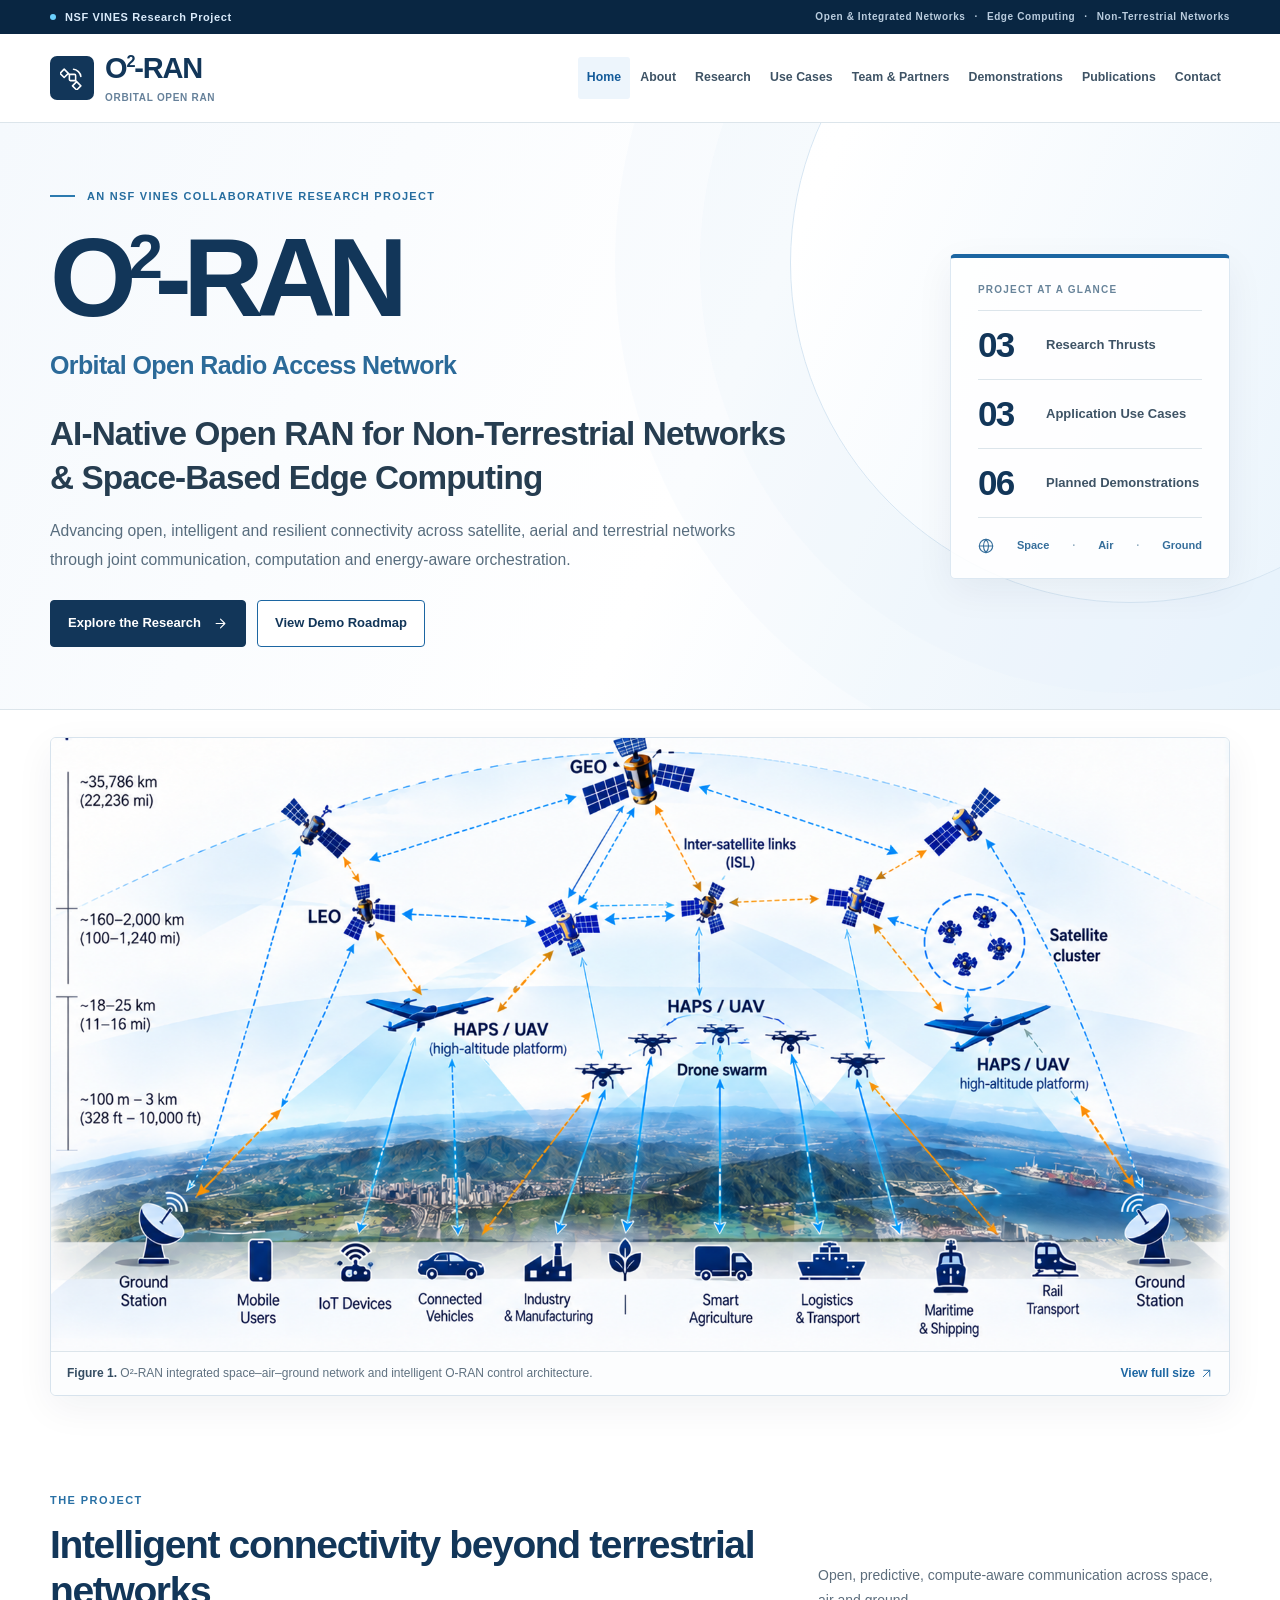
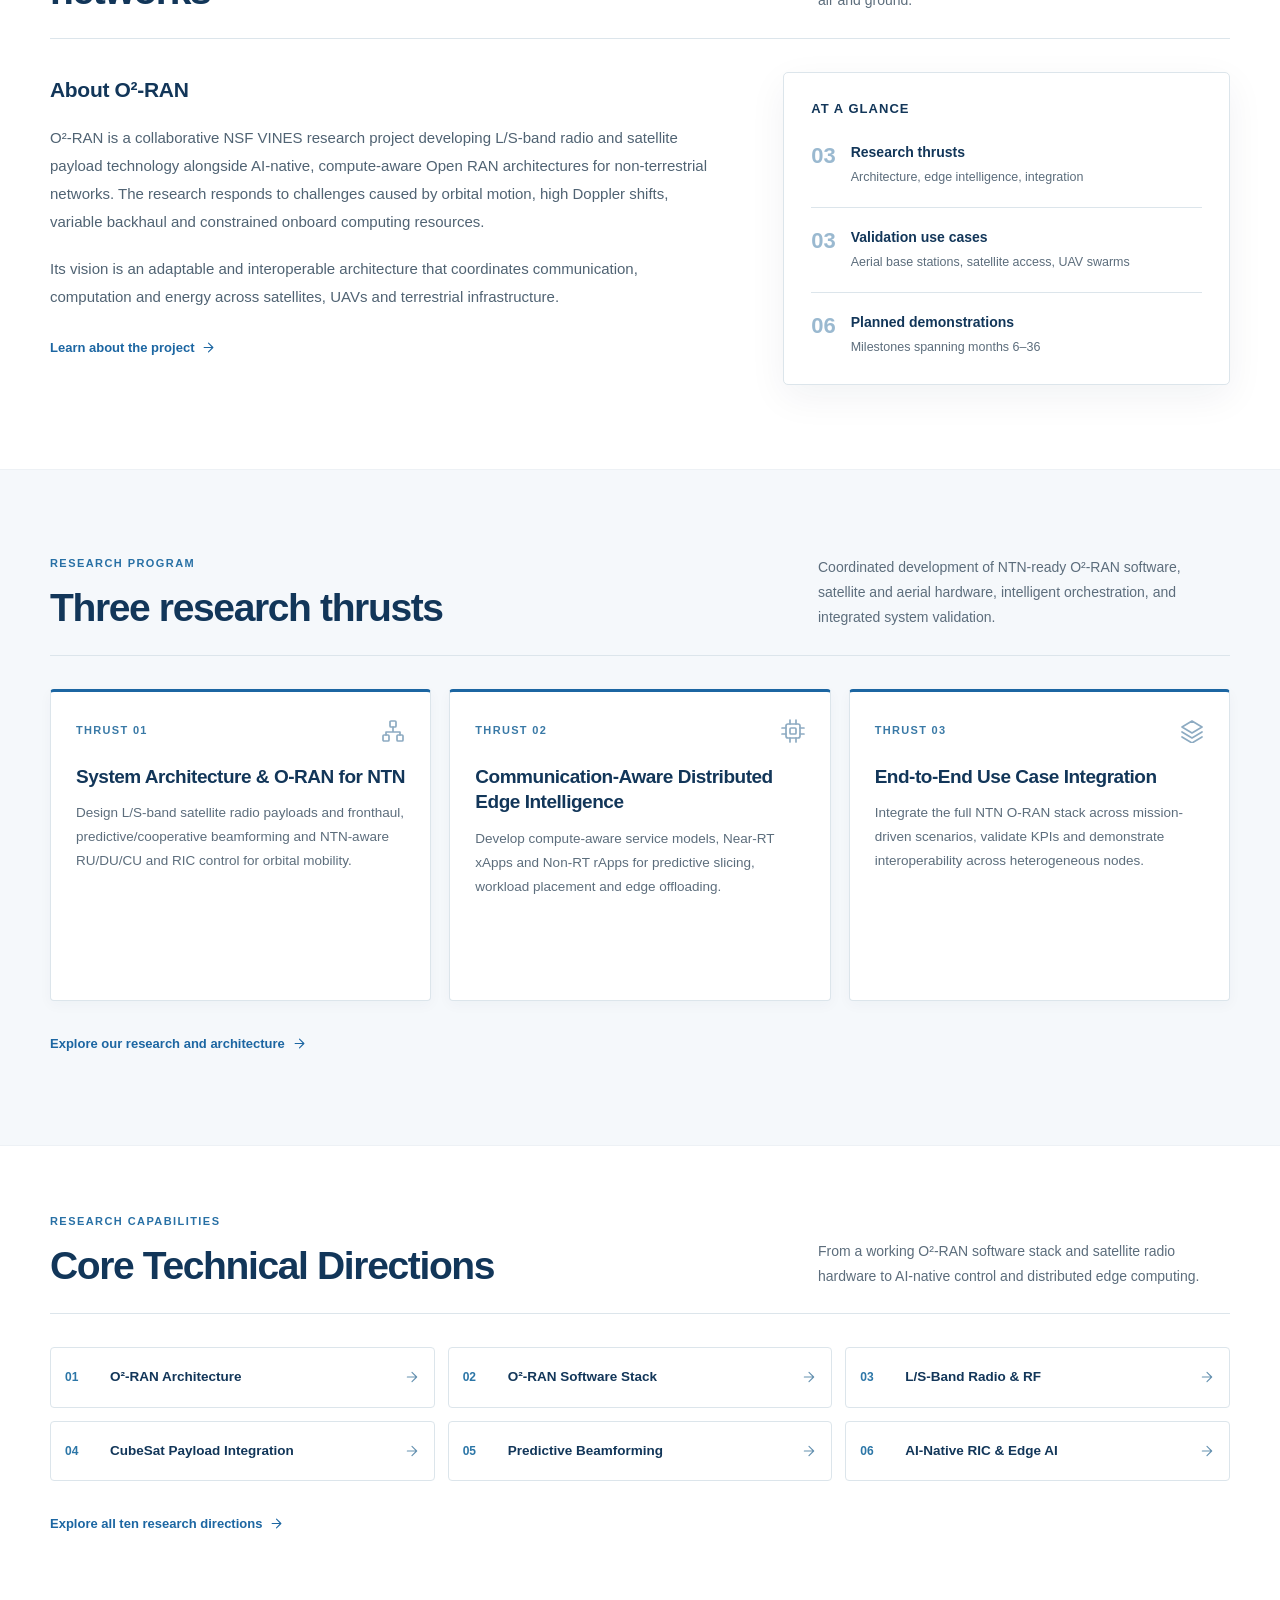
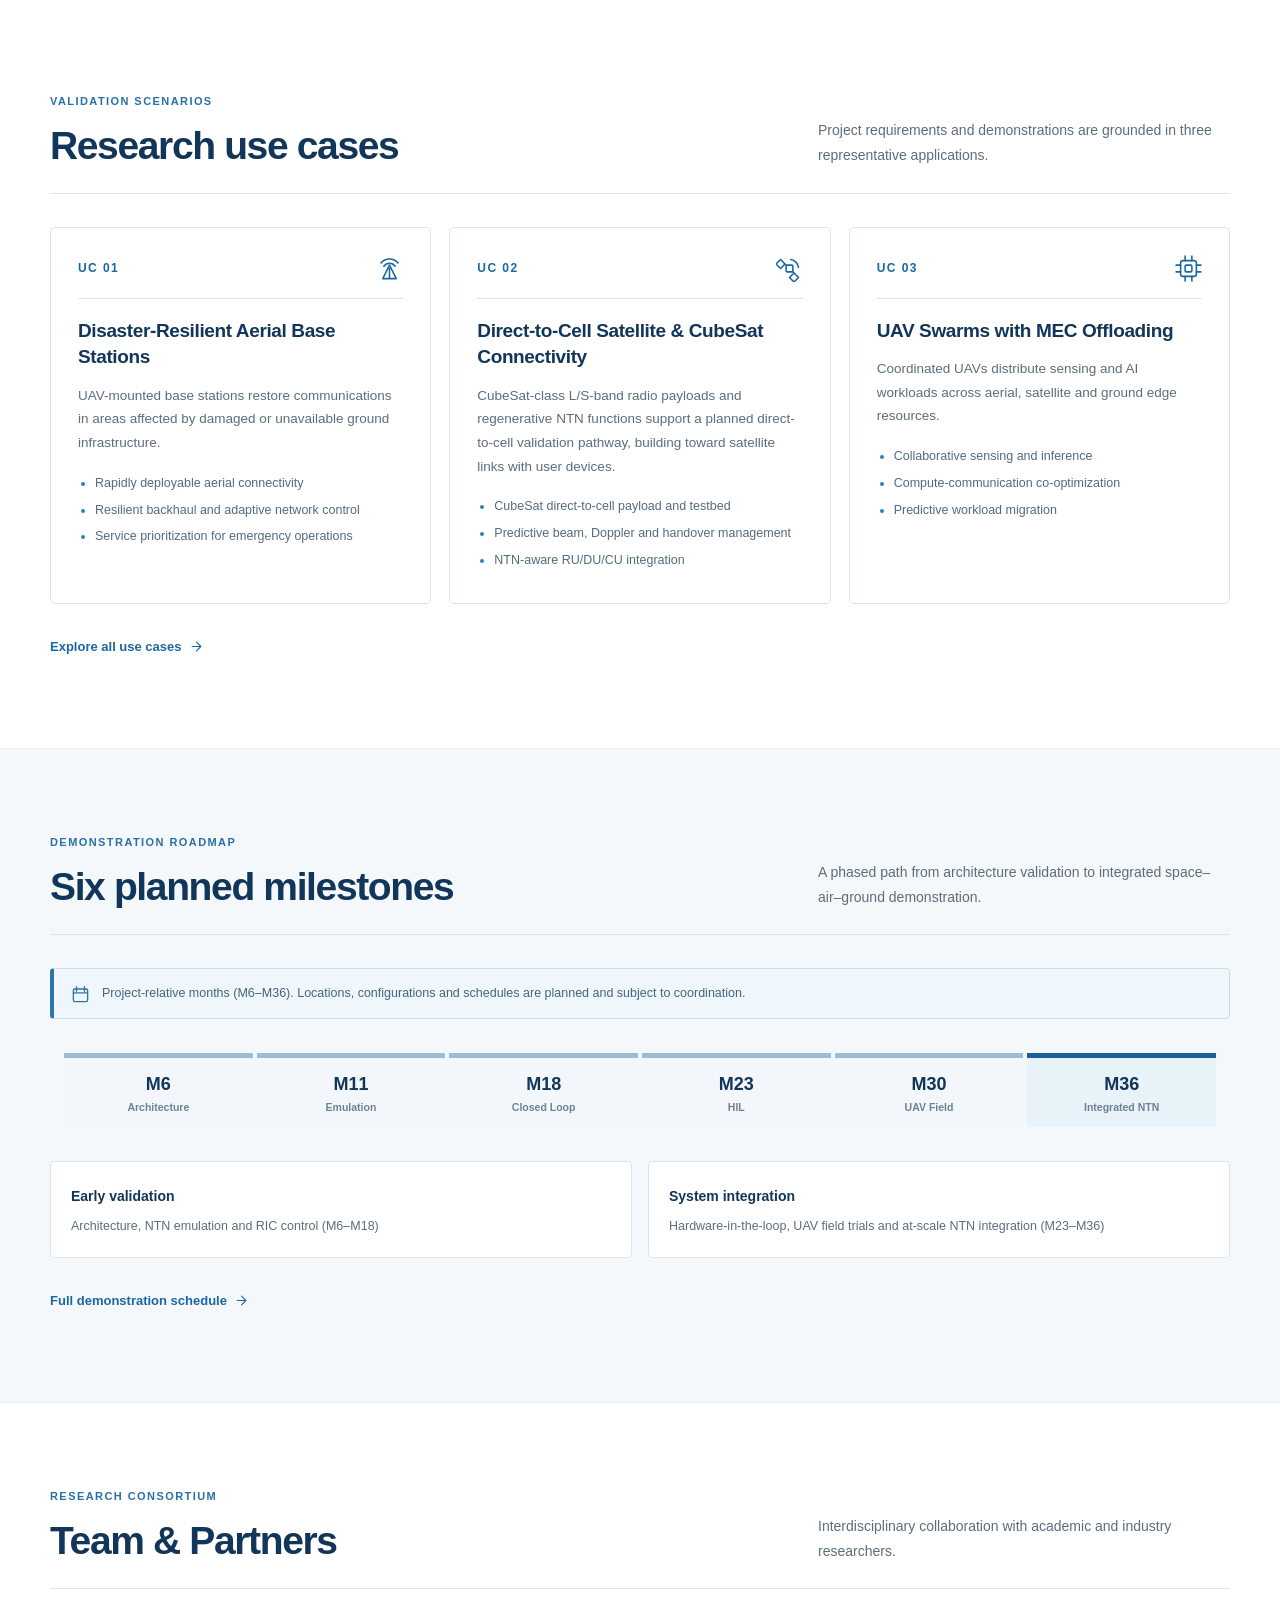
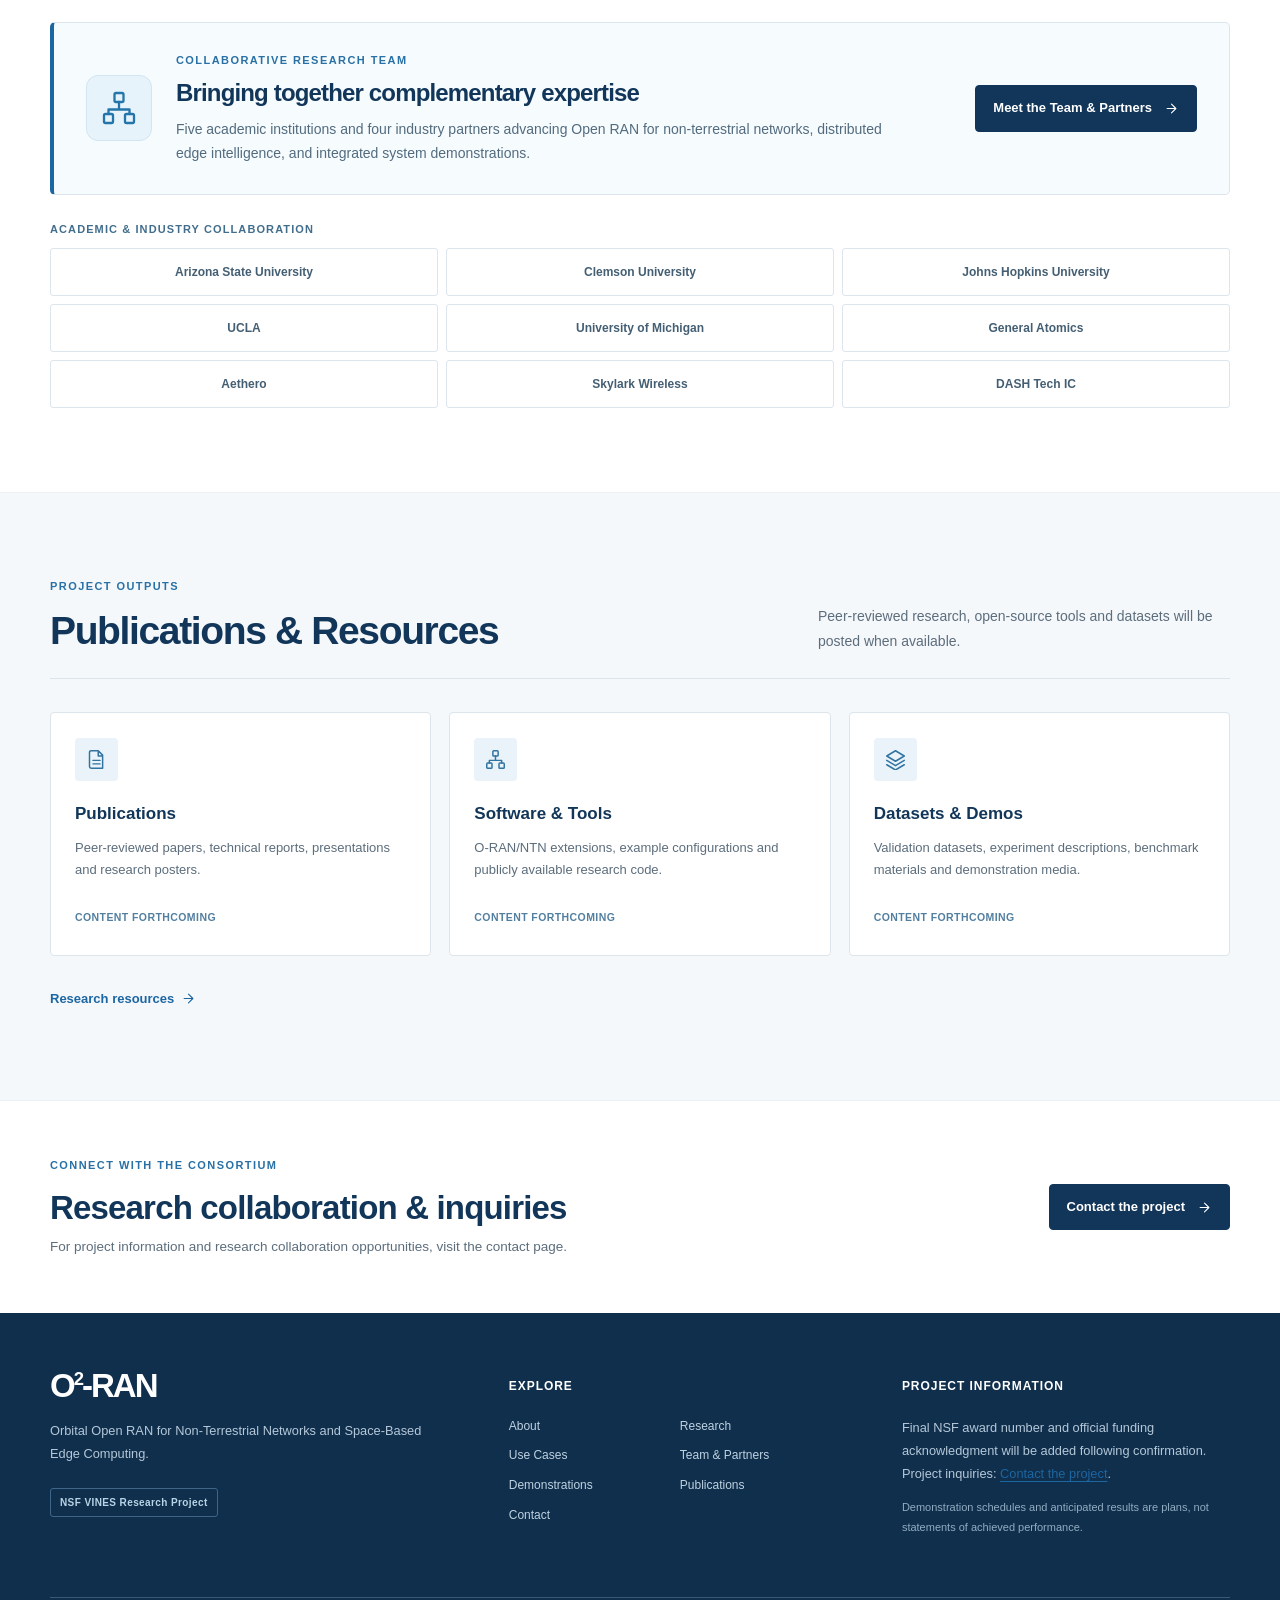
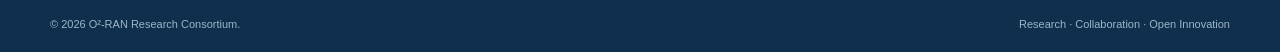
==== commit a2e97898: "Add files via upload" ====
--- a/index.html
+++ b/index.html
@@ -2,6 +2,18 @@
 <meta name="theme-color" content="#123659"/><meta name="description" content="O²-RAN NSF VINES academic research consortium: NTN-aware O-RAN architecture, distributed edge intelligence and 36-month demonstration roadmap."/><title>Orbital Open RAN Research Consortium | O²-RAN</title>
 <link rel="icon" type="image/svg+xml" href="assets/favicon.svg"/><link rel="stylesheet" href="styles.css"/>
 <link rel="stylesheet" href="site-pages.css"/>
+<style>
+/* Homepage consortium preview. Self-contained so only index.html needs replacing. */
+.home-consortium{gap:24px;padding:28px 32px;background:#f6fbfe;align-items:center}
+.home-consortium .home-consortium-icon{flex:0 0 66px;width:66px;height:66px;display:flex;align-items:center;justify-content:center;color:#2475a9;background:#e6f3fb;border:1px solid #d3e5f1;border-radius:12px}
+.home-consortium-icon .icon{width:36px;height:36px;fill:none;stroke:currentColor;stroke-width:1.55;stroke-linecap:round;stroke-linejoin:round}
+.home-consortium .home-consortium-copy{flex:1;min-width:0}
+.home-consortium h3{font-size:24px;line-height:1.26;margin:0 0 8px}
+.home-consortium p{font-size:14px;line-height:1.75;max-width:725px;margin:0}
+.home-consortium .home-consortium-link{white-space:nowrap;flex-shrink:0;align-self:center}
+@media(max-width:1000px){.home-consortium{flex-wrap:wrap}.home-consortium .home-consortium-link{margin-left:90px}}
+@media(max-width:720px){.home-consortium{padding:22px;gap:14px}.home-consortium .home-consortium-icon{display:none}.home-consortium .home-consortium-copy{flex:1 1 100%}.home-consortium h3{font-size:21px}.home-consortium p{font-size:13.5px}.home-consortium .home-consortium-link{margin-left:0;white-space:normal}}
+</style>
 <script src="script.js" defer></script></head><body><a class="skip-link" href="#main">Skip to main content</a><svg aria-hidden="true" class="svg-definitions" height="0" width="0" xmlns="http://www.w3.org/2000/svg">
 <symbol id="i-arrow" viewbox="0 0 24 24"><path d="M5 12h14m-7-7 7 7-7 7"></path></symbol>
 <symbol id="i-arrow-up" viewbox="0 0 24 24"><path d="M6 18 18 6M7 6h11v11"></path></symbol>
@@ -72,7 +84,15 @@
 <section class="section section-soft"><div class="container"><div class="section-heading"><div><span class="section-kicker">DEMONSTRATION ROADMAP</span><h2>Six planned milestones</h2></div><p>A phased path from architecture validation to integrated space–air–ground demonstration.</p></div><div class="demo-notice"><svg class="icon"><use href="#i-calendar"/></svg>Project-relative months (M6–M36). Locations, configurations and schedules are planned and subject to coordination.</div><div aria-label="Demonstration months" class="demo-month-track">
 <div><span>M6</span><strong>Architecture</strong></div><div><span>M11</span><strong>Emulation</strong></div><div><span>M18</span><strong>Closed Loop</strong></div><div><span>M23</span><strong>HIL</strong></div><div><span>M30</span><strong>UAV Field</strong></div><div><span>M36</span><strong>Integrated NTN</strong></div>
 </div><div class="demo-teasers"><div><b>Early validation</b><p>Architecture, NTN emulation and RIC control (M6–M18)</p></div><div><b>System integration</b><p>Hardware-in-the-loop, UAV field trials and at-scale NTN integration (M23–M36)</p></div></div><div class="section-action"><a class="text-link" href="demonstrations.html">Full demonstration schedule <svg class="icon"><use href="#i-arrow"/></svg></a></div></div></section>
-<section class="section"><div class="container"><div class="section-heading"><div><span class="section-kicker">RESEARCH CONSORTIUM</span><h2>Team &amp; Partners</h2></div><p>Interdisciplinary collaboration with academic and industry researchers.</p></div><div class="home-lead"><img src="assets/team/firouzi.png" alt="Farshad Firouzi" loading="lazy"/><div><span class="section-kicker">PROJECT LEADERSHIP</span><h3>Farshad Firouzi</h3><strong>Project Lead &amp; Principal Investigator</strong><p>Johns Hopkins University</p><a class="text-link" href="team.html">Meet the full team <svg class="icon"><use href="#i-arrow"/></svg></a></div><img class="home-lead-logo" src="assets/team/jhu.png" alt="Johns Hopkins University" loading="lazy"/></div>
+<section class="section"><div class="container"><div class="section-heading"><div><span class="section-kicker">RESEARCH CONSORTIUM</span><h2>Team &amp; Partners</h2></div><p>Interdisciplinary collaboration with academic and industry researchers.</p></div><div class="home-lead home-consortium">
+  <div class="home-consortium-icon" aria-hidden="true"><svg class="icon"><use href="#i-network"/></svg></div>
+  <div class="home-consortium-copy">
+    <span class="section-kicker">COLLABORATIVE RESEARCH TEAM</span>
+    <h3>Bringing together complementary expertise</h3>
+    <p>Five academic institutions and four industry partners advancing Open RAN for non-terrestrial networks, distributed edge intelligence, and integrated system demonstrations.</p>
+  </div>
+  <a class="btn btn-primary home-consortium-link" href="team.html">Meet the Team &amp; Partners <svg class="icon"><use href="#i-arrow"/></svg></a>
+</div>
 <div class="home-partners"><p>Academic &amp; industry collaboration</p><div class="home-partner-names"><span>Arizona State University</span><span>Clemson University</span><span>Johns Hopkins University</span><span>UCLA</span><span>University of Michigan</span><span>General Atomics</span><span>Aethero</span><span>Skylark Wireless</span><span>DASH Tech IC</span></div></div></div></section>
 <section class="section section-soft"><div class="container"><div class="section-heading"><div><span class="section-kicker">PROJECT OUTPUTS</span><h2>Publications &amp; Resources</h2></div><p>Peer-reviewed research, open-source tools and datasets will be posted when available.</p></div><div class="card-grid three-col outputs-grid">
 <article><div class="output-icon"><svg class="icon"><use href="#i-file"></use></svg></div><h3>Publications</h3><p>Peer-reviewed papers, technical reports, presentations and research posters.</p><span class="coming-label">Content forthcoming</span></article>
@@ -83,5 +103,5 @@
 </main><footer class="footer"><div class="container footer-grid">
 <div><a href="index.html" class="footer-brand">O<sup>2</sup>-RAN</a><p>Orbital Open RAN for Non-Terrestrial Networks and Space-Based Edge Computing.</p><span class="footer-funding">NSF VINES Research Project</span></div>
 <div><h3>Explore</h3><div class="footer-links"><a href="about.html">About</a><a href="research.html">Research</a><a href="use-cases.html">Use Cases</a><a href="team.html">Team & Partners</a><a href="demonstrations.html">Demonstrations</a><a href="publications.html">Publications</a><a href="contact.html">Contact</a></div></div>
-<div><h3>Project Information</h3><p>Final NSF award number and official funding acknowledgment will be added following confirmation. Project inquiries: <a href="mailto:farshad.firouzi@jhu.edu">farshad.firouzi@jhu.edu</a>.</p><p class="footer-small">Demonstration schedules and anticipated results are plans, not statements of achieved performance.</p></div>
+<div><h3>Project Information</h3><p>Final NSF award number and official funding acknowledgment will be added following confirmation. Project inquiries: <a href="contact.html">Contact the project</a>.</p><p class="footer-small">Demonstration schedules and anticipated results are plans, not statements of achieved performance.</p></div>
 </div><div class="container footer-bottom"><span>© <span id="copyright-year">2026</span> O²-RAN Research Consortium.</span><span>Research · Collaboration · Open Innovation</span></div></footer></body></html>
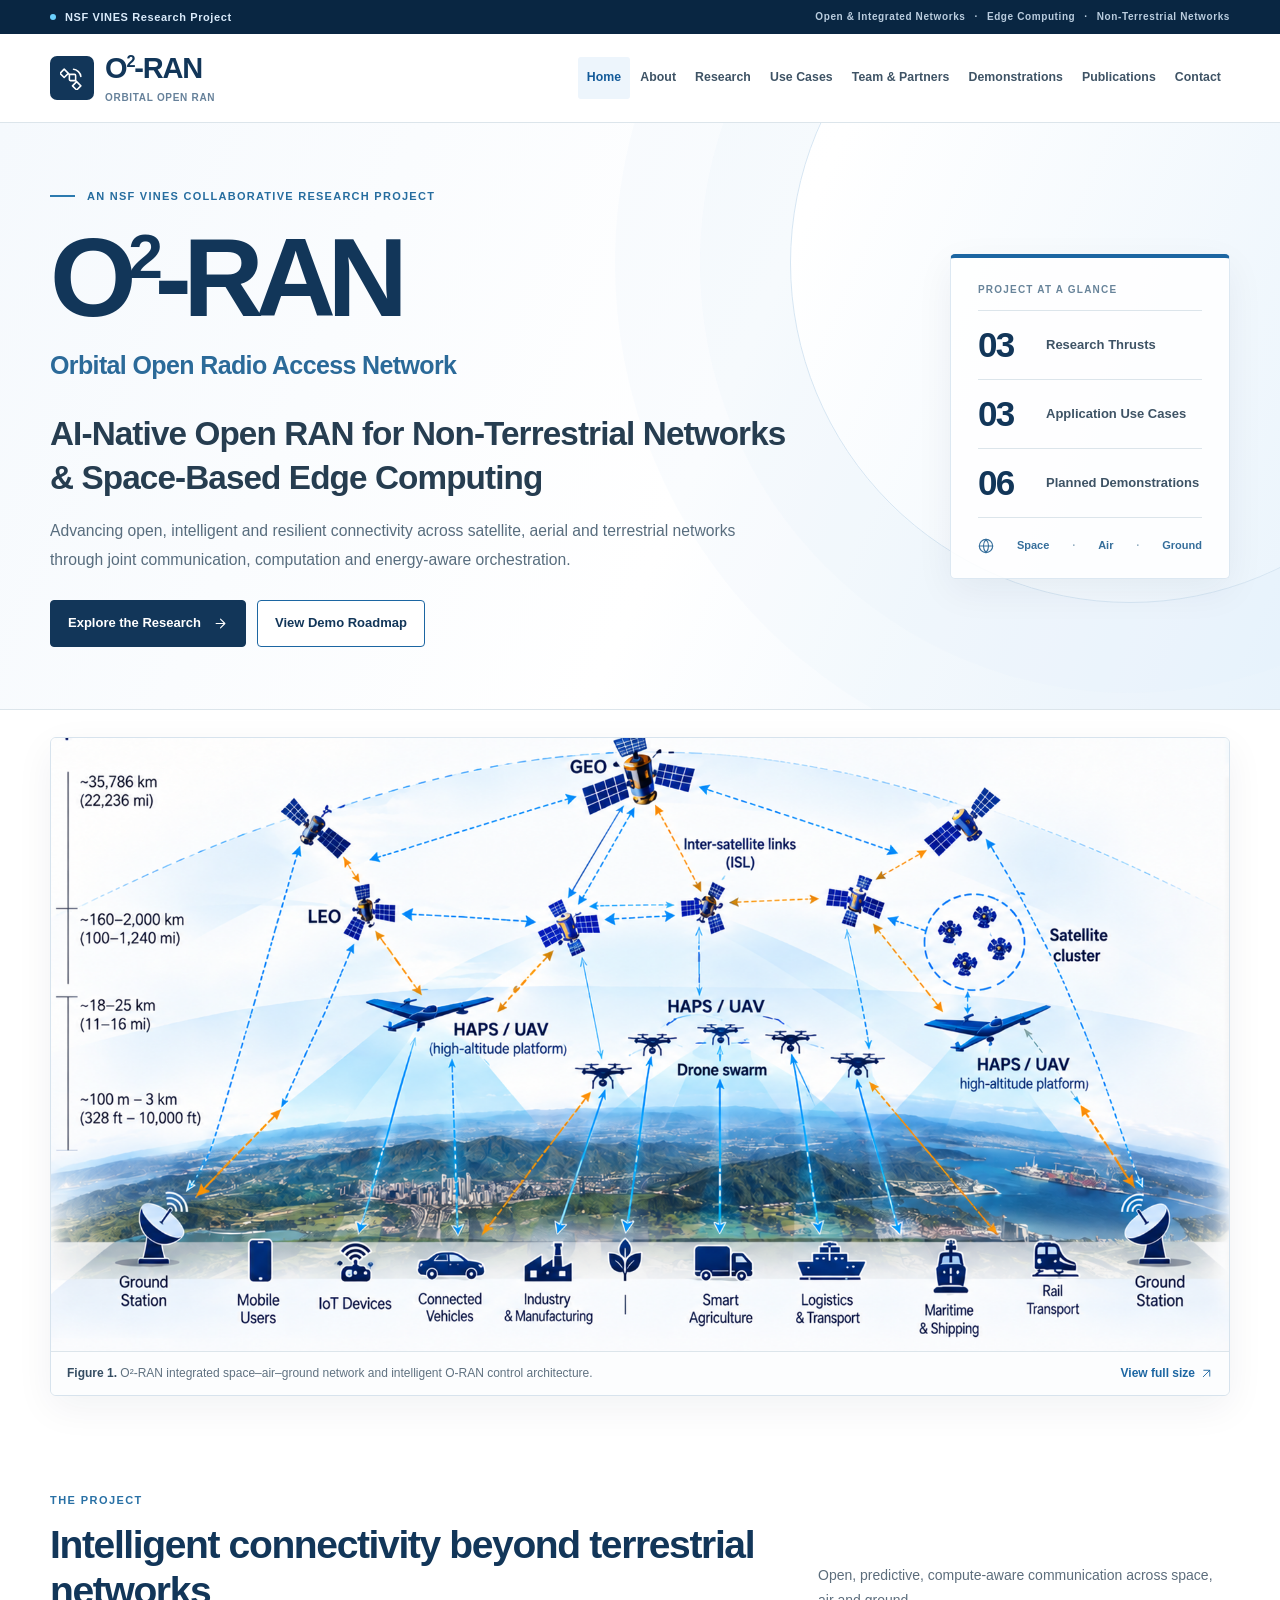
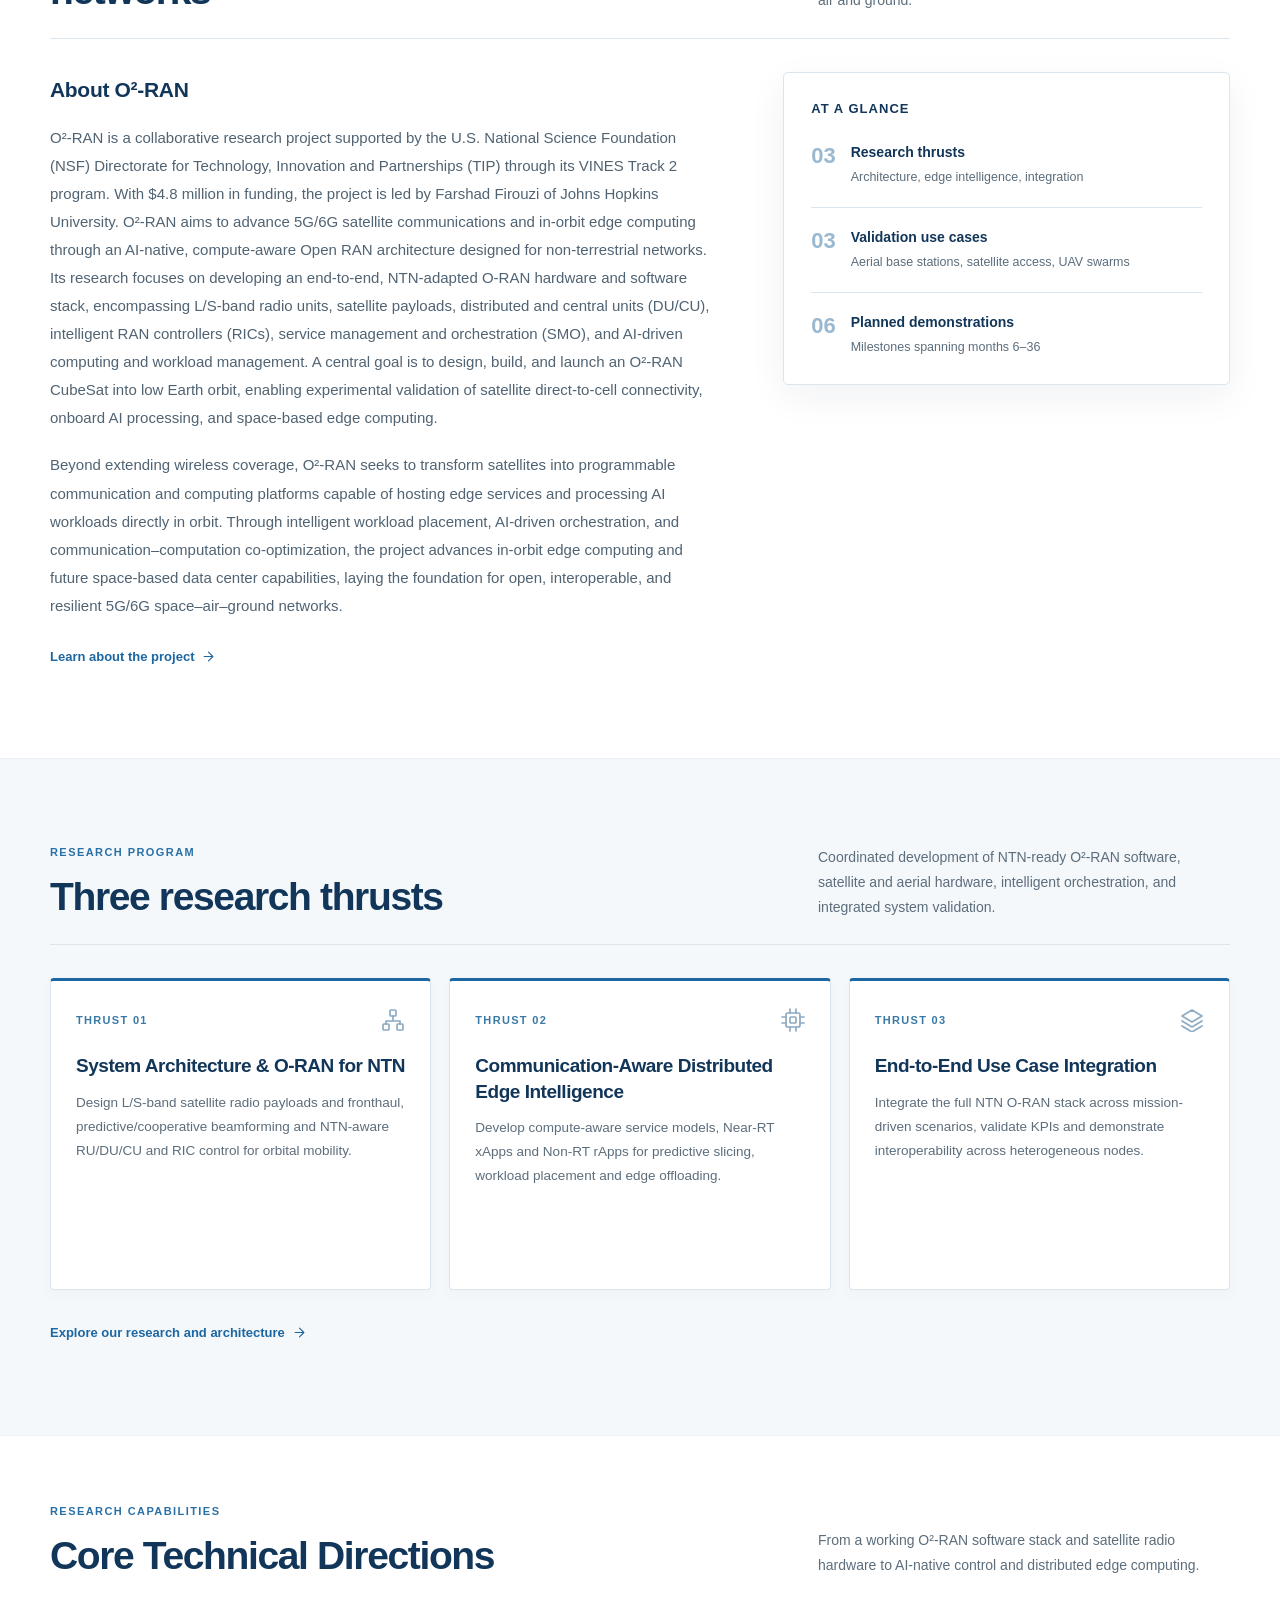
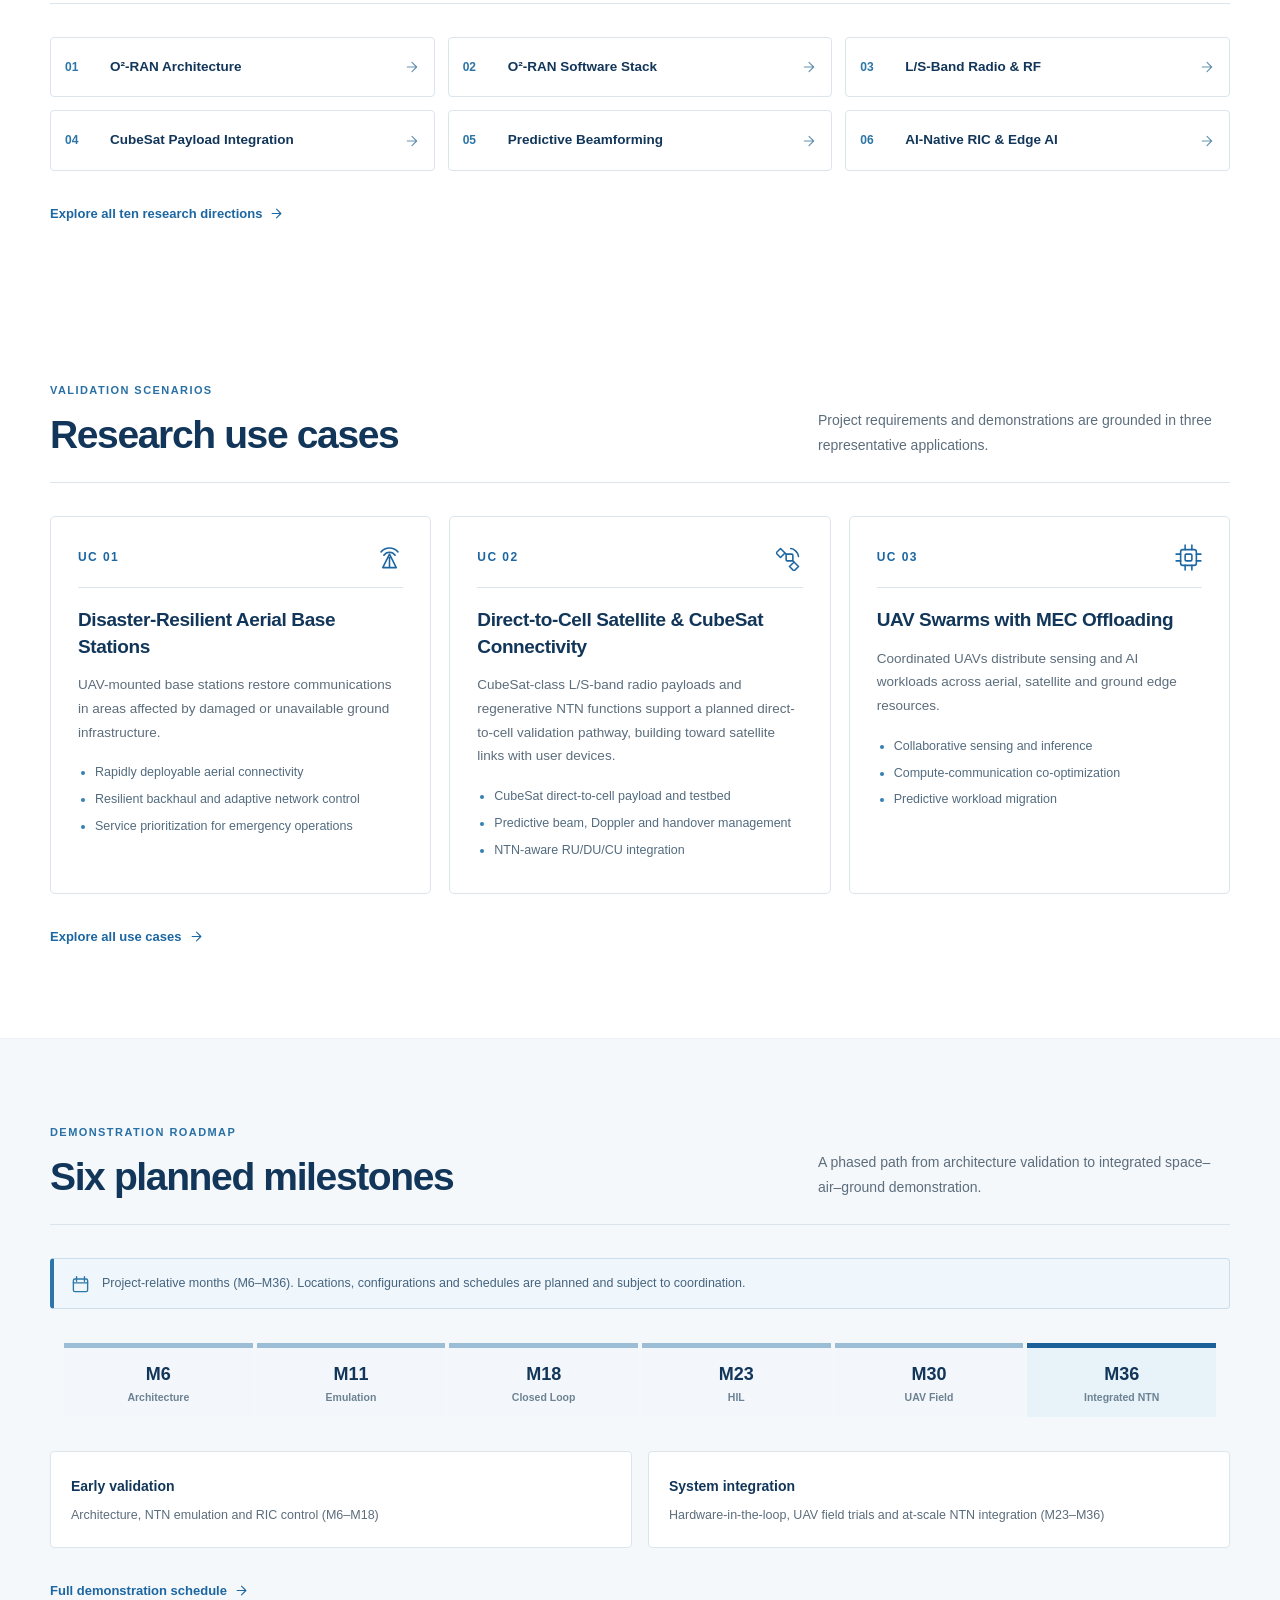
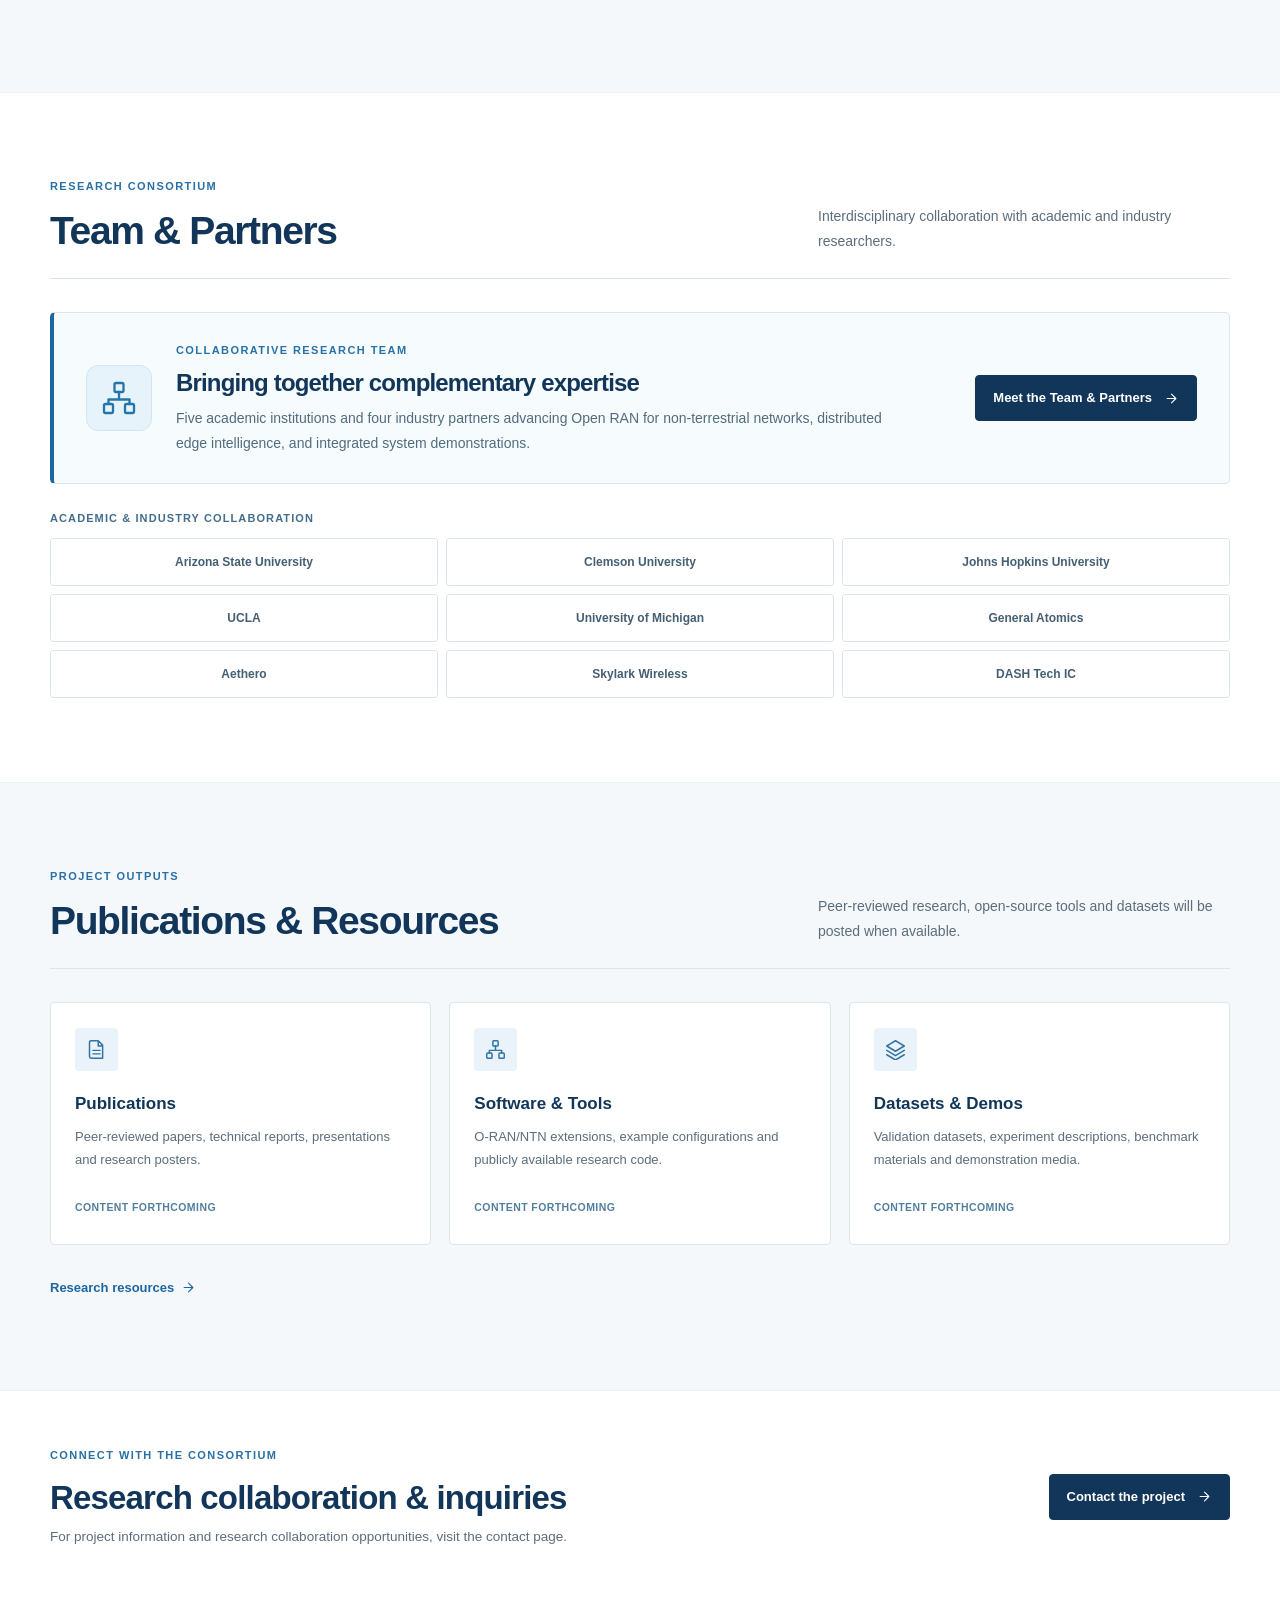
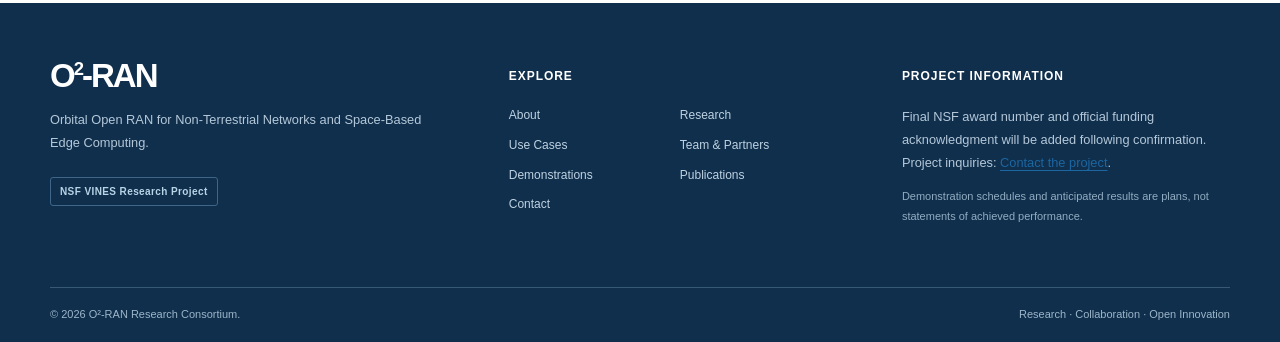
==== commit c9cc8e2e: "Add files via upload" ====
--- a/index.html
+++ b/index.html
@@ -65,7 +65,7 @@
 </div>
 </section>
 <section class="section" id="overview"><div class="container"><div class="section-heading"><div><span class="section-kicker">THE PROJECT</span><h2>Intelligent connectivity beyond terrestrial networks</h2></div><p>Open, predictive, compute-aware communication across space, air and ground.</p></div>
-<div class="about-layout"><div class="prose"><h3>About O²-RAN</h3><p>O²-RAN is a collaborative NSF VINES research project developing L/S-band radio and satellite payload technology alongside AI-native, compute-aware Open RAN architectures for non-terrestrial networks. The research responds to challenges caused by orbital motion, high Doppler shifts, variable backhaul and constrained onboard computing resources.</p><p>Its vision is an adaptable and interoperable architecture that coordinates communication, computation and energy across satellites, UAVs and terrestrial infrastructure.</p><a class="text-link" href="about.html">Learn about the project <svg class="icon"><use href="#i-arrow"/></svg></a></div>
+<div class="about-layout"><div class="prose"><h3>About O²-RAN</h3><p>O²-RAN is a collaborative research project supported by the U.S. National Science Foundation (NSF) Directorate for Technology, Innovation and Partnerships (TIP) through its VINES Track 2 program. With $4.8 million in funding, the project is led by Farshad Firouzi of Johns Hopkins University. O²-RAN aims to advance 5G/6G satellite communications and in-orbit edge computing through an AI-native, compute-aware Open RAN architecture designed for non-terrestrial networks. Its research focuses on developing an end-to-end, NTN-adapted O-RAN hardware and software stack, encompassing L/S-band radio units, satellite payloads, distributed and central units (DU/CU), intelligent RAN controllers (RICs), service management and orchestration (SMO), and AI-driven computing and workload management. A central goal is to design, build, and launch an O²-RAN CubeSat into low Earth orbit, enabling experimental validation of satellite direct-to-cell connectivity, onboard AI processing, and space-based edge computing.</p><p>Beyond extending wireless coverage, O²-RAN seeks to transform satellites into programmable communication and computing platforms capable of hosting edge services and processing AI workloads directly in orbit. Through intelligent workload placement, AI-driven orchestration, and communication–computation co-optimization, the project advances in-orbit edge computing and future space-based data center capabilities, laying the foundation for open, interoperable, and resilient 5G/6G space–air–ground networks.</p><a class="text-link" href="about.html">Learn about the project <svg class="icon"><use href="#i-arrow"/></svg></a></div>
 <aside class="focus-panel"><div class="focus-title">At a glance</div><div class="focus-item"><span class="focus-num">03</span><div><strong>Research thrusts</strong><small>Architecture, edge intelligence, integration</small></div></div><div class="focus-item"><span class="focus-num">03</span><div><strong>Validation use cases</strong><small>Aerial base stations, satellite access, UAV swarms</small></div></div><div class="focus-item"><span class="focus-num">06</span><div><strong>Planned demonstrations</strong><small>Milestones spanning months 6–36</small></div></div></aside></div></div></section>
 <section class="section section-soft"><div class="container"><div class="section-heading"><div><span class="section-kicker">RESEARCH PROGRAM</span><h2>Three research thrusts</h2></div><p>Coordinated development of NTN-ready O²-RAN software, satellite and aerial hardware, intelligent orchestration, and integrated system validation.</p></div><div class="card-grid three-col">
 <article class="research-card" id="thrust-1"><div class="card-overline">THRUST 01 <svg class="icon"><use href="#i-network"></use></svg></div><h3>System Architecture &amp; O-RAN for NTN</h3><p>Design L/S-band satellite radio payloads and fronthaul, predictive/cooperative beamforming and NTN-aware RU/DU/CU and RIC control for orbital mobility.</p></article>
